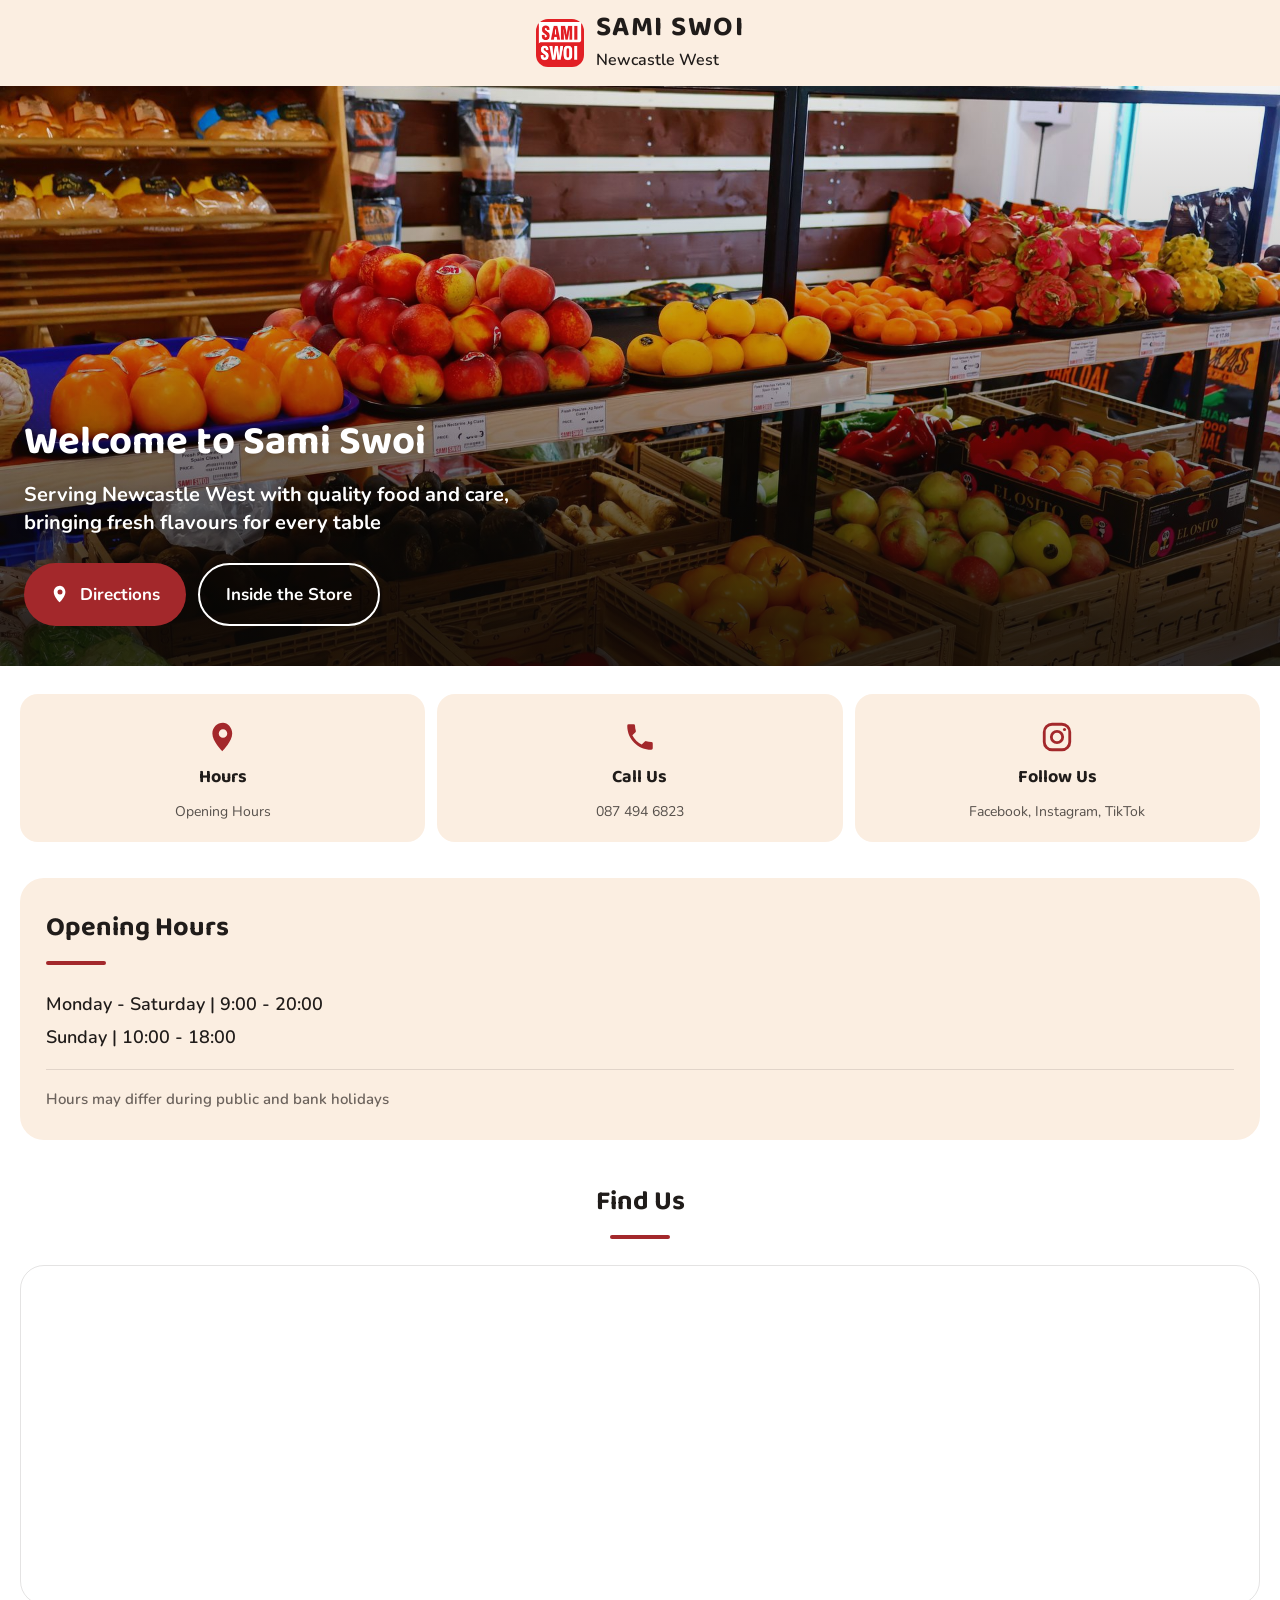
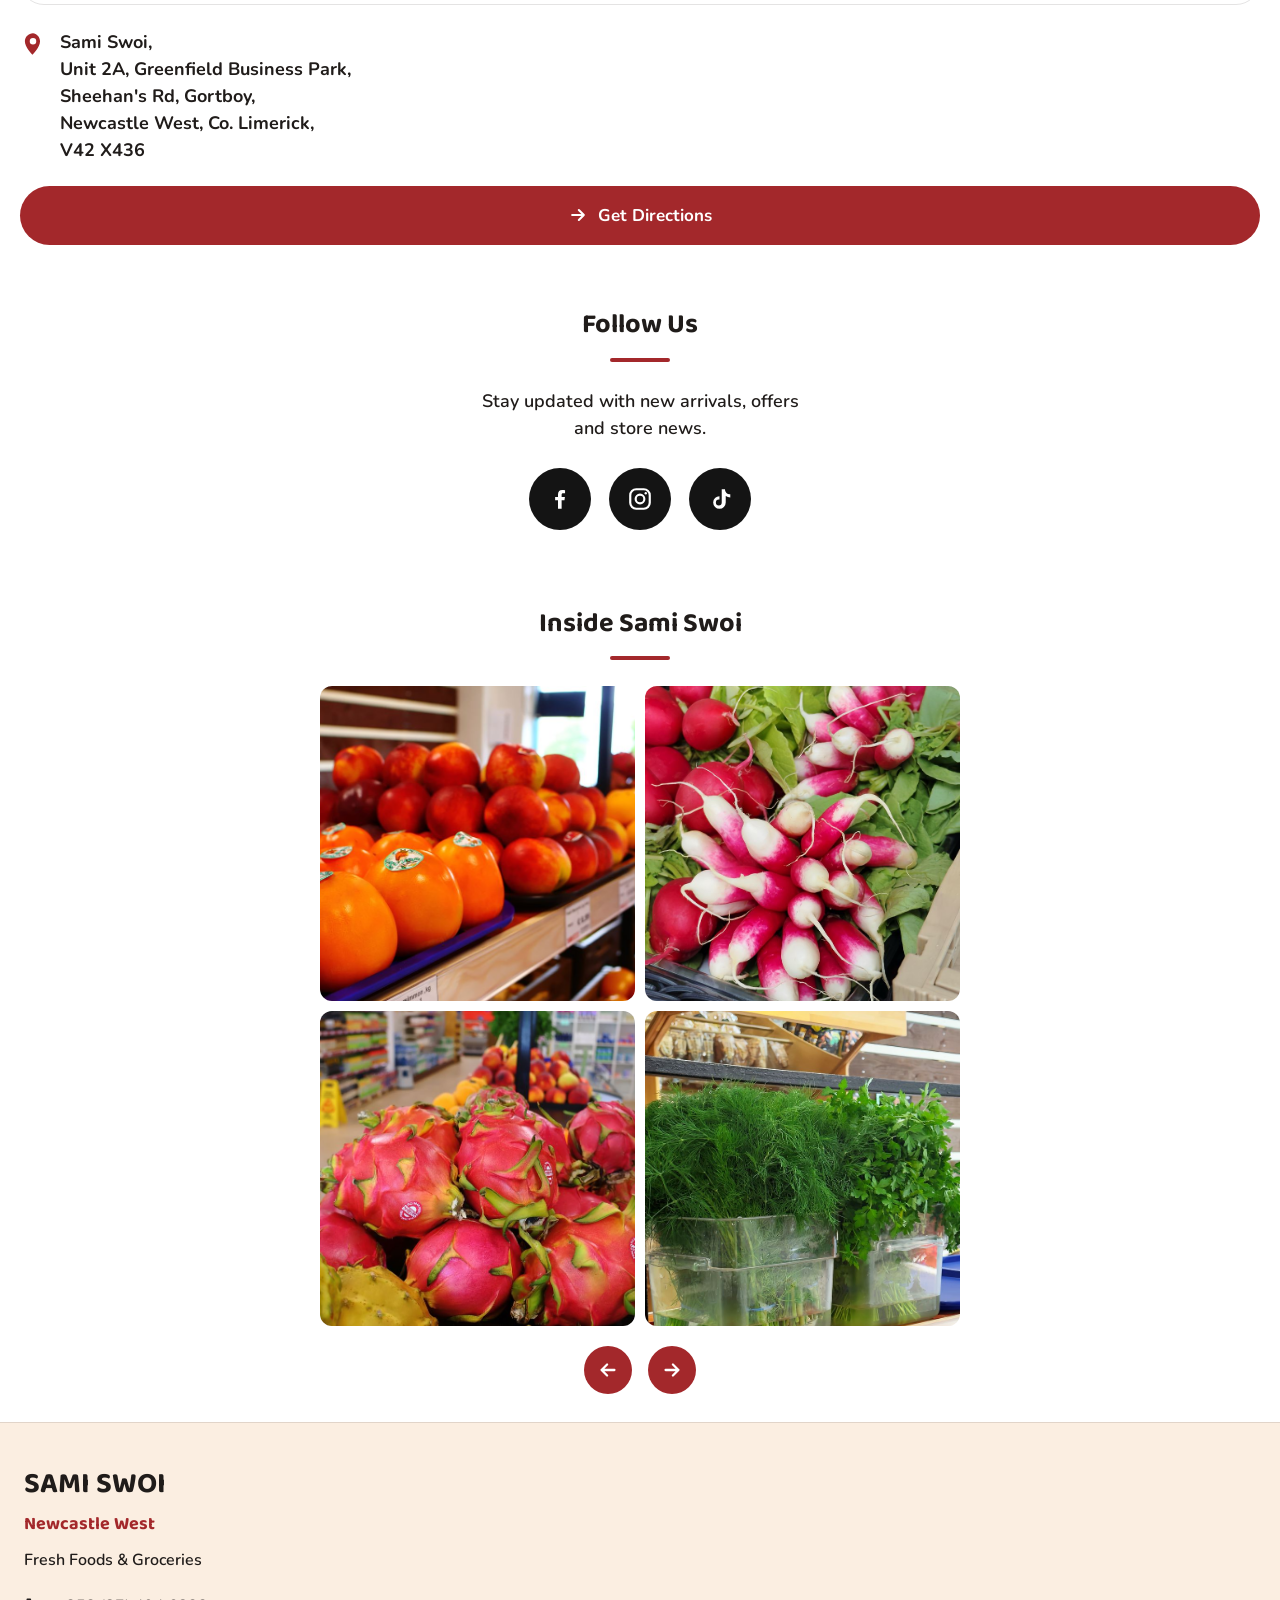
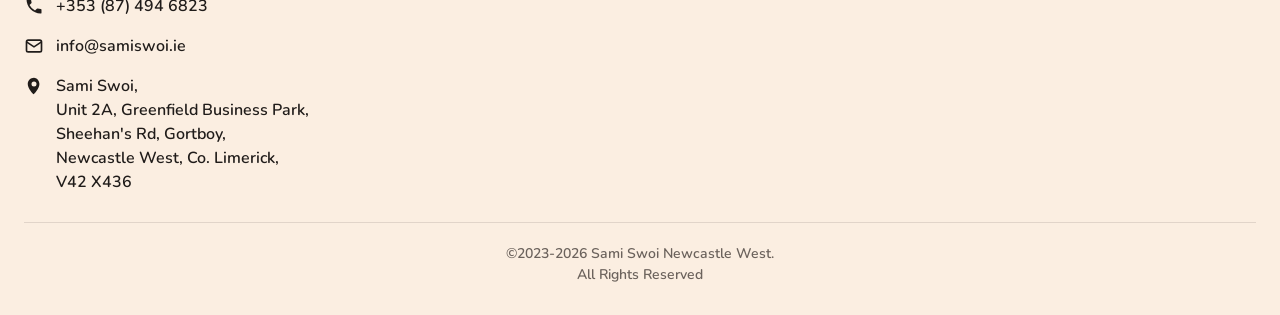
==== index.html @ f1f6650a "Carousel with left/right controls" ====
<!DOCTYPE html>
<html lang="en">

<head>
  <meta charset="UTF-8" />
  <meta name="viewport" content="width=device-width, initial-scale=1.0" />
  <title>Sami Swoi | Newcastle West</title>
  <meta name="format-detection" content="telephone=no" />
  <link rel="icon" href="favicon.ico" />
  <link rel="preconnect" href="https://fonts.googleapis.com" />
  <link rel="preconnect" href="https://fonts.gstatic.com" crossorigin />
  <link
    href="https://fonts.googleapis.com/css2?family=Baloo+2:wght@500;600;700;800&family=Nunito:wght@400;600;700;800&display=swap"
    rel="stylesheet" />
  <link rel="stylesheet" href="styles.css" />
  <script src="scripts.js" defer></script>
</head>

<body>
  <div class="page" id="top">

    <header class="site-header">
      <div class="logo-block">
        <img src="static/images/logo.png" alt="" class="logo-icon" width="40" height="40" />
        <div class="logo-text">
          <div class="logo">SAMI SWOI</div>
          <div class="tagline">Newcastle West</div>
        </div>
      </div>
    </header>

    <section class="hero">
      <div class="hero-content">
        <h1>Welcome to Sami Swoi</h1>
        <p>Serving Newcastle West with quality food and care, bringing fresh flavours for every table</p>
        <div class="hero-buttons">
          <a href="#map" class="btn btn-primary">
            <svg viewBox="0 0 24 24" fill="currentColor">
            <path
              d="M12 2C7.86 2 4.5 5.36 4.5 9.5c0 5.5 6.5 12 7 12.5.5-.5 7-7 7-12.5C18.5 5.36 15.14 2 12 2zm0 10.5a3 3 0 110-6 3 3 0 010 6z" />
          </svg>
            Directions
          </a>
          <a href="#inside-the-store" class="btn btn-outline">Inside the Store</a>
        </div>
      </div>
    </section>

    <section class="quick-info">
      <a href="#hours" class="info-card">
        <span class="info-icon"><svg viewBox="0 0 24 24" fill="currentColor">
            <path
              d="M12 2C7.86 2 4.5 5.36 4.5 9.5c0 5.5 6.5 12 7 12.5.5-.5 7-7 7-12.5C18.5 5.36 15.14 2 12 2zm0 10.5a3 3 0 110-6 3 3 0 010 6z" />
          </svg></span>
        <span class="info-label">Hours</span>
        <span class="info-sub">Opening Hours</span>
      </a>
      <div class="info-card">
        <a href="tel:+353874946823" class="info-card-tel">
          <span class="info-icon"><svg viewBox="0 0 24 24" fill="currentColor">
              <path
                d="M6.62 10.79a15.05 15.05 0 006.59 6.59l2.2-2.2a1 1 0 011.02-.24c1.12.37 2.33.57 3.57.57a1 1 0 011 1V20a1 1 0 01-1 1C10.61 21 3 13.39 3 4a1 1 0 011-1h3.5a1 1 0 011 1c0 1.24.2 2.45.57 3.57a1 1 0 01-.25 1.02l-2.2 2.2z" />
            </svg></span>
          <span class="info-label">Call Us</span>
        </a>
        <span class="info-sub">087 494 6823</span>
      </div>
      <a href="#social-media" class="info-card">
        <span class="info-icon"><svg viewBox="0 0 24 24" fill="none" stroke="currentColor" stroke-width="2">
            <rect x="3" y="3" width="18" height="18" rx="5.5" />
            <circle cx="12" cy="12" r="4" />
            <circle cx="17.3" cy="6.7" r="1.1" fill="currentColor" stroke="none" />
          </svg></span>
        <span class="info-label">Follow Us</span>
        <span class="info-sub">Facebook, Instagram, TikTok</span>
      </a>
    </section>

    <section class="opening-hours" id="hours">
      <div class="hours-card">
        <h2 class="section-heading left">Opening Hours</h2>
        <p>Monday - Saturday | 9:00 - 20:00</p>
        <p>Sunday | 10:00 - 18:00</p>
        <hr />
        <p class="muted">Hours may differ during public and bank holidays</p>
      </div>
    </section>

    <section class="find-us" id="map">
      <h2 class="section-heading">Find Us</h2>
      <div class="map-embed">
        <iframe
          src="https://www.google.com/maps/embed?pb=!1m14!1m8!1m3!1d4863.294888097653!2d-9.05238!3d52.449301!3m2!1i1024!2i768!4f13.1!3m3!1m2!1s0x485b318d85bb00df%3A0xbb4847e2647f6476!2sSAMI%20SWOI%20Newcastle%20West!5e0!3m2!1sen!2sus!4v1785746607807!5m2!1sen!2sus"
          loading="lazy" referrerpolicy="no-referrer-when-downgrade" title="Map showing Sami Swoi location">
        </iframe>
      </div>
      <div class="address-block">
        <svg class="pin-icon" viewBox="0 0 24 24" fill="currentColor">
          <path
            d="M12 2C7.86 2 4.5 5.36 4.5 9.5c0 5.5 6.5 12 7 12.5.5-.5 7-7 7-12.5C18.5 5.36 15.14 2 12 2zm0 10.5a3 3 0 110-6 3 3 0 010 6z" />
        </svg>
        <p>Sami Swoi,<br />Unit 2A, Greenfield Business Park,<br />Sheehan's Rd, Gortboy,<br />Newcastle West, Co.
          Limerick,<br />V42 X436</p>
      </div>
      <a href="https://www.google.com/maps/dir/?api=1&destination=Unit+2A,+SAMI+SWOI+Newcastle+West,+Sheehan's+Rd,+Gortboy,+Newcastle+West,+Co.+Limerick,+V42+X436"
        target="_blank" rel="noopener" class="btn btn-primary btn-full">
        <svg viewBox="0 0 24 24" fill="none" stroke="currentColor" stroke-width="2.5" stroke-linecap="round"
          stroke-linejoin="round">
          <path d="M5 12h14M13 6l6 6-6 6" />
        </svg>
        Get Directions
      </a>
    </section>

    <section class="follow-us" id="social-media">
      <h2 class="section-heading">Follow Us</h2>
      <p class="sub">Stay updated with new arrivals, offers and store news.</p>
      <div class="social-row">
        <a href="https://www.facebook.com/people/Sami-Swoi/pfbid02LhVeNh3Zhd5ELFD17nQKPX2Lpx3Z6w9bepP1s5wPyCRjrV6WiodmXbZF6c1RVofil/" target="_blank" rel="noopener" class="social-icon" aria-label="Facebook">
          <svg viewBox="0 0 24 24" fill="currentColor">
            <path
              d="M13.5 21v-7.85h2.64l.4-3.06h-3.04v-1.96c0-.89.25-1.49 1.53-1.49h1.63V3.98C15.94 3.87 15.02 3.8 13.94 3.8c-2.24 0-3.78 1.37-3.78 3.87v2.42H7.5v3.06h2.66V21h3.34z" />
          </svg>
        </a>
        <a href="https://www.instagram.com/swoi561?utm_source=ig_web_button_share_sheet&igsh=ZDNlZDc0MzIxNw==" target="_blank" rel="noopener" class="social-icon" aria-label="Instagram">
          <svg viewBox="0 0 24 24" fill="none" stroke="currentColor" stroke-width="2">
            <rect x="3" y="3" width="18" height="18" rx="5.5" />
            <circle cx="12" cy="12" r="4" />
            <circle cx="17.3" cy="6.7" r="1.1" fill="currentColor" stroke="none" />
          </svg>
        </a>
        <a href="https://www.tiktok.com/@sami.swoi22?is_from_webapp=1&sender_device=pc" target="_blank" rel="noopener" class="social-icon" aria-label="TikTok">
          <svg viewBox="0 0 24 24" fill="currentColor">
            <path
              d="M16.6 3h-3v12.2a2.7 2.7 0 11-2.7-2.7c.2 0 .4 0 .6.05V9.4a5.8 5.8 0 105.8 5.8V9.3a7.3 7.3 0 004.2 1.3V7.6a4.3 4.3 0 01-4.9-4.6z" />
          </svg>
        </a>
      </div>
    </section>

    <section class="gallery" id="inside-the-store">
      <h2 class="section-heading">Inside Sami Swoi</h2>
      <div class="carousel">
        <div class="carousel-track" id="galleryTrack">
          <div class="carousel-page" aria-hidden="true">
            <img src="static/images/inside-the-store/img_0358.jpg" alt="" />
            <img src="static/images/inside-the-store/img_0359.jpg" alt="" />
            <img src="static/images/inside-the-store/img_0360.jpg" alt="" />
            <img src="static/images/inside-the-store/img_0353.jpg" alt="" />
          </div>
          <div class="carousel-page">
            <img src="static/images/inside-the-store/img_0287.jpg" alt="Inside Sami Swoi" />
            <img src="static/images/inside-the-store/img_0289.jpg" alt="Inside Sami Swoi" />
            <img src="static/images/inside-the-store/img_0290.jpg" alt="Inside Sami Swoi" />
            <img src="static/images/inside-the-store/img_0292.jpg" alt="Inside Sami Swoi" />
          </div>
          <div class="carousel-page">
            <img src="static/images/inside-the-store/img_0334.jpg" alt="Inside Sami Swoi" />
            <img src="static/images/inside-the-store/img_0335.jpg" alt="Inside Sami Swoi" />
            <img src="static/images/inside-the-store/img_0342.jpg" alt="Inside Sami Swoi" />
            <img src="static/images/inside-the-store/img_0343.jpg" alt="Inside Sami Swoi" />
          </div>
          <div class="carousel-page">
            <img src="static/images/inside-the-store/img_0345.jpg" alt="Inside Sami Swoi" />
            <img src="static/images/inside-the-store/img_0346.jpg" alt="Inside Sami Swoi" />
            <img src="static/images/inside-the-store/img_0347.jpg" alt="Inside Sami Swoi" />
            <img src="static/images/inside-the-store/img_0348.jpg" alt="Inside Sami Swoi" />
          </div>
          <div class="carousel-page">
            <img src="static/images/inside-the-store/img_0349.jpg" alt="Inside Sami Swoi" />
            <img src="static/images/inside-the-store/img_0350.jpg" alt="Inside Sami Swoi" />
            <img src="static/images/inside-the-store/img_0351.jpg" alt="Inside Sami Swoi" />
            <img src="static/images/inside-the-store/img_0352.jpg" alt="Inside Sami Swoi" />
          </div>
          <div class="carousel-page">
            <img src="static/images/inside-the-store/img_0354.jpg" alt="Inside Sami Swoi" />
            <img src="static/images/inside-the-store/img_0355.jpg" alt="Inside Sami Swoi" />
            <img src="static/images/inside-the-store/img_0356.jpg" alt="Inside Sami Swoi" />
            <img src="static/images/inside-the-store/img_0357.jpg" alt="Inside Sami Swoi" />
          </div>
          <div class="carousel-page">
            <img src="static/images/inside-the-store/img_0358.jpg" alt="Inside Sami Swoi" />
            <img src="static/images/inside-the-store/img_0359.jpg" alt="Inside Sami Swoi" />
            <img src="static/images/inside-the-store/img_0360.jpg" alt="Inside Sami Swoi" />
            <img src="static/images/inside-the-store/img_0353.jpg" alt="Inside Sami Swoi" />
          </div>
          <div class="carousel-page" aria-hidden="true">
            <img src="static/images/inside-the-store/img_0287.jpg" alt="" />
            <img src="static/images/inside-the-store/img_0289.jpg" alt="" />
            <img src="static/images/inside-the-store/img_0290.jpg" alt="" />
            <img src="static/images/inside-the-store/img_0292.jpg" alt="" />
          </div>
        </div>
      </div>
      <div class="carousel-controls">
        <button type="button" class="carousel-btn" id="galleryPrev" aria-label="Show previous photos" aria-controls="galleryTrack">
          <svg viewBox="0 0 24 24" fill="none" stroke="currentColor" stroke-width="2.5" stroke-linecap="round" stroke-linejoin="round">
            <path d="M19 12H5M11 18l-6-6 6-6" />
          </svg>
        </button>
        <button type="button" class="carousel-btn" id="galleryNext" aria-label="Show next photos" aria-controls="galleryTrack">
          <svg viewBox="0 0 24 24" fill="none" stroke="currentColor" stroke-width="2.5" stroke-linecap="round" stroke-linejoin="round">
            <path d="M5 12h14M13 6l6 6-6 6" />
          </svg>
        </button>
      </div>
    </section>

    <footer class="site-footer" id="contact">
      <div class="footer-brand">SAMI SWOI</div>
      <div class="footer-location">Newcastle West</div>
      <div class="footer-desc">Fresh Foods &amp; Groceries</div>
      <div class="footer-contact">
        <div class="contact-row">
          <svg viewBox="0 0 24 24" fill="currentColor">
            <path
              d="M6.62 10.79a15.05 15.05 0 006.59 6.59l2.2-2.2a1 1 0 011.02-.24c1.12.37 2.33.57 3.57.57a1 1 0 011 1V20a1 1 0 01-1 1C10.61 21 3 13.39 3 4a1 1 0 011-1h3.5a1 1 0 011 1c0 1.24.2 2.45.57 3.57a1 1 0 01-.25 1.02l-2.2 2.2z" />
          </svg>
          <a href="tel:+353874946823">+353 (87) 494 6823</a>
        </div>
        <div class="contact-row">
          <svg viewBox="0 0 24 24" fill="none" stroke="currentColor" stroke-width="2">
            <rect x="3" y="5" width="18" height="14" rx="2" />
            <path d="M3 7l9 6 9-6" />
          </svg>
          <a href="mailto:info@samiswoi.ie">info@samiswoi.ie</a>
        </div>
        <div class="contact-row">
          <svg viewBox="0 0 24 24" fill="currentColor">
            <path
              d="M12 2C7.86 2 4.5 5.36 4.5 9.5c0 5.5 6.5 12 7 12.5.5-.5 7-7 7-12.5C18.5 5.36 15.14 2 12 2zm0 10.5a3 3 0 110-6 3 3 0 010 6z" />
          </svg>
          <span>Sami Swoi,<br />Unit 2A, Greenfield Business Park,<br />Sheehan's Rd, Gortboy,<br />Newcastle West, Co.
            Limerick,<br />V42 X436</span>
        </div>
      </div>
      <hr />
      <p class="copyright">©2023-<span id="copyrightYear"></span> Sami Swoi Newcastle West.<br />All Rights Reserved</p>
    </footer>

  </div>

</body>

</html>
---- styles.css ----
:root {
  --cream: #fbeee1;
  --maroon: #a3282b;
  --maroon-dark: #862123;
  --ink: #201c1a;
  --ink-soft: #6b625c;
  --placeholder: #58524e;
  --white: #ffffff;
  --line: rgba(32, 28, 26, 0.12);
  --radius-lg: 24px;
  --radius-md: 18px;
  --radius-sm: 12px;
}

* {
  margin: 0;
  padding: 0;
  box-sizing: border-box;
}

html {
  scroll-behavior: smooth;
}

body {
  font-family: 'Nunito', sans-serif;
  color: var(--ink);
  background: #e9ded0;
  -webkit-font-smoothing: antialiased;
  font-size: 16px;
  line-height: 1.5;
}

h1,
h2,
.logo,
.footer-brand,
.product-name,
.info-label {
  font-family: 'Baloo 2', cursive;
}

a {
  color: inherit;
  text-decoration: none;
}

button {
  font-family: inherit;
  border: none;
  background: none;
  cursor: pointer;
}

a:focus-visible,
button:focus-visible {
  outline: 3px solid var(--maroon);
  outline-offset: 3px;
}

.page {
  margin: 0 auto;
  background: var(--white);
  overflow: hidden;
}

@media (max-width: 600px) {
  .page {
    box-shadow: 0 0 60px rgba(0, 0, 0, 0.12);
  }
}

/* ---------- Header ---------- */
.site-header {
  position: relative;
  background: var(--cream);
  display: flex;
  align-items: center;
  justify-content: center;
  padding: 14px 24px;
  z-index: 30;
}

.logo-block {
  display: flex;
  align-items: center;
  gap: 12px;
}

.logo-icon {
  width: 40px;
  height: 40px;
  flex-shrink: 0;
  border-radius: var(--radius-sm);
}

.logo-block .logo {
  font-size: 28px;
  font-weight: 700;
  letter-spacing: 1.5px;
  line-height: 1;
}

.logo-block .tagline {
  font-size: 16px;
  font-weight: 600;
  margin-top: 6px;
}

@media (min-width: 601px) {
  .logo-icon {
    width: 48px;
    height: 48px;
  }
}

/* ---------- Hero ---------- */
.hero {
  position: relative;
  min-height: 580px;
  display: flex;
  align-items: flex-end;
  background: url('static/images/main.jpeg') center / cover no-repeat;
  overflow: hidden;
}

.hero::after {
  content: "";
  position: absolute;
  inset: 0;
  background: linear-gradient(to top, rgba(10, 8, 6, 0.82) 8%, rgba(10, 8, 6, 0.25) 55%, rgba(10, 8, 6, 0.05) 100%);
}

.hero-content {
  position: relative;
  z-index: 2;
  padding: 32px 24px 40px;
  color: var(--white);
}

.hero-content h1 {
  font-size: 40px;
  font-weight: 700;
  line-height: 1.08;
  margin-bottom: 16px;
  text-shadow: 0 2px 12px rgba(0, 0, 0, 0.25);
}

.hero-content p {
  font-size: 20px;
  font-weight: 700;
  line-height: 1.4;
  margin-bottom: 26px;
  max-width: 520px;
  text-shadow: 0 1px 8px rgba(0, 0, 0, 0.2);
}

.hero-buttons {
  display: flex;
  flex-wrap: wrap;
  gap: 12px;
}

/* ---------- Buttons ---------- */
.btn {
  display: inline-flex;
  align-items: center;
  justify-content: center;
  gap: 10px;
  padding: 17px 26px;
  border-radius: 50px;
  font-weight: 700;
  font-size: 17px;
  transition: transform 0.15s ease, background 0.15s ease, box-shadow 0.15s ease;
}

.btn svg {
  width: 20px;
  height: 20px;
  flex-shrink: 0;
}

.btn-primary {
  background: var(--maroon);
  color: var(--white);
}

.btn-primary:hover {
  background: var(--maroon-dark);
  transform: translateY(-2px);
  box-shadow: 0 10px 20px rgba(163, 40, 43, 0.3);
}

.btn-outline {
  background: rgba(0, 0, 0, 0.18);
  border: 2px solid var(--white);
  color: var(--white);
}

.btn-outline:hover {
  background: rgba(255, 255, 255, 0.15);
  transform: translateY(-2px);
}

.btn-full {
  width: 100%;
}

/* ---------- Quick info cards ---------- */
.quick-info {
  display: grid;
  grid-template-columns: repeat(3, 1fr);
  gap: 12px;
  padding: 28px 20px 8px;
}

.info-card {
  background: var(--cream);
  border-radius: var(--radius-md);
  padding: 26px 8px 20px;
  text-align: center;
  display: flex;
  flex-direction: column;
  align-items: center;
  gap: 10px;
  transition: transform 0.2s ease, box-shadow 0.2s ease;
}

.info-card:hover {
  transform: translateY(-4px);
  box-shadow: 0 10px 24px rgba(0, 0, 0, 0.08);
}

.info-card-tel {
  display: flex;
  flex-direction: column;
  align-items: center;
  gap: 10px;
}

.info-icon {
  color: var(--maroon);
  width: 34px;
  height: 34px;
}

.info-icon svg {
  width: 100%;
  height: 100%;
}

.info-label {
  font-size: 18px;
  font-weight: 700;
}

.info-sub {
  font-size: 14px;
  opacity: 0.75;
  word-break: break-word;
}

/* ---------- Section heading ---------- */
.section-heading {
  font-size: 27px;
  font-weight: 700;
  text-align: center;
  position: relative;
  padding-bottom: 16px;
  margin-bottom: 26px;
}

.section-heading::after {
  content: "";
  position: absolute;
  bottom: 0;
  left: 50%;
  transform: translateX(-50%);
  width: 60px;
  height: 4px;
  border-radius: 2px;
  background: var(--maroon);
}

.section-heading.left {
  text-align: left;
}

.section-heading.left::after {
  left: 0;
  transform: none;
}

/* ---------- Best sellers ---------- */
.best-sellers {
  padding: 34px 0 8px;
}

.best-sellers .section-heading {
  padding: 0 20px;
}

.scroll-row {
  display: flex;
  gap: 16px;
  overflow-x: auto;
  padding: 4px 20px 14px;
  scroll-snap-type: x proximity;
}

.scroll-row::-webkit-scrollbar {
  height: 6px;
}

.scroll-row::-webkit-scrollbar-thumb {
  background: var(--line);
  border-radius: 3px;
}

.product-card {
  flex: 0 0 148px;
  scroll-snap-align: start;
}

.product-card .placeholder-img {
  width: 148px;
  height: 148px;
  margin-bottom: 12px;
}

.product-name {
  font-size: 18px;
  font-weight: 700;
  margin-bottom: 2px;
}

.product-sub {
  font-size: 14px;
  color: var(--ink-soft);
  line-height: 1.35;
}

.placeholder-img {
  background-color: var(--placeholder);
  background-image:
    linear-gradient(to top right, transparent calc(50% - 1px), rgba(255, 255, 255, 0.55) calc(50% - 1px), rgba(255, 255, 255, 0.55) calc(50% + 1px), transparent calc(50% + 1px)),
    linear-gradient(to top left, transparent calc(50% - 1px), rgba(255, 255, 255, 0.55) calc(50% - 1px), rgba(255, 255, 255, 0.55) calc(50% + 1px), transparent calc(50% + 1px));
  border-radius: var(--radius-sm);
  transition: transform 0.2s ease;
}

.product-card:hover .placeholder-img {
  transform: scale(1.04);
}

/* ---------- Opening hours ---------- */
.opening-hours {
  padding: 28px 20px 8px;
}

.hours-card {
  background: var(--cream);
  border-radius: var(--radius-lg);
  padding: 30px 26px;
}

.hours-card p {
  font-size: 18px;
  font-weight: 600;
  margin-bottom: 6px;
}

.hours-card hr {
  border: none;
  border-top: 1px solid var(--line);
  margin: 18px 0;
}

.hours-card .muted {
  font-size: 15px;
  font-weight: 600;
  color: var(--ink-soft);
  margin-bottom: 0;
}

/* ---------- Gallery ---------- */
.gallery {
  padding: 34px 20px 8px;
}

.carousel {
  overflow: hidden;
}

@media (min-width: 601px) {
  .carousel {
    max-width: 640px;
    margin: 0 auto;
  }
}

.carousel-track {
  display: flex;
  transition: transform 0.5s ease;
}

.carousel-page {
  flex: 0 0 100%;
  display: grid;
  grid-template-columns: repeat(2, 1fr);
  grid-template-rows: repeat(2, 1fr);
  gap: 10px;
}

.carousel-page img {
  width: 100%;
  aspect-ratio: 1 / 1;
  object-fit: cover;
  display: block;
  border-radius: var(--radius-sm);
  transition: transform 0.2s ease;
}

.carousel-page img:hover {
  transform: scale(1.04);
}

.carousel-controls {
  display: flex;
  justify-content: center;
  gap: 16px;
  margin-top: 20px;
}

.carousel-btn {
  width: 48px;
  height: 48px;
  border-radius: 50%;
  background: var(--maroon);
  color: var(--white);
  display: flex;
  align-items: center;
  justify-content: center;
  transition: background 0.15s ease, transform 0.15s ease;
}

.carousel-btn:hover {
  background: var(--maroon-dark);
  transform: translateY(-2px);
}

.carousel-btn svg {
  width: 22px;
  height: 22px;
}

/* ---------- Find us ---------- */
.find-us {
  padding: 34px 20px 8px;
}

.map-embed {
  border-radius: var(--radius-lg);
  overflow: hidden;
  height: 340px;
  margin-bottom: 24px;
  border: 1px solid var(--line);
}

.map-embed iframe {
  width: 100%;
  height: 100%;
  border: 0;
  display: block;
}

.address-block {
  display: flex;
  gap: 14px;
  align-items: flex-start;
  margin-bottom: 22px;
}

.address-block .pin-icon {
  width: 26px;
  height: 26px;
  color: var(--maroon);
  flex-shrink: 0;
  margin-top: 2px;
}

.address-block p {
  font-size: 18px;
  font-weight: 700;
  line-height: 1.5;
}

/* ---------- Follow us ---------- */
.follow-us {
  padding: 32px 20px 40px;
  margin-top: 20px;
  text-align: center;
}

.follow-us .sub {
  font-size: 18px;
  font-weight: 600;
  max-width: 320px;
  margin: 0 auto 26px;
}

.social-row {
  display: flex;
  justify-content: center;
  gap: 18px;
}

.social-icon {
  width: 62px;
  height: 62px;
  border-radius: 50%;
  background: #141414;
  color: var(--white);
  display: flex;
  align-items: center;
  justify-content: center;
  transition: transform 0.2s ease;
}

.social-icon svg {
  width: 26px;
  height: 26px;
}

.social-icon:hover {
  transform: translateY(-4px);
}

/* ---------- Footer ---------- */
.site-footer {
  background: var(--cream);
  padding: 40px 24px 30px;
  margin-top: 20px;
  border-top: 1px solid var(--line);
}

.footer-brand {
  font-size: 29px;
  font-weight: 700;
}

.footer-location {
  font-size: 18px;
  font-weight: 700;
  color: var(--maroon);
  margin-top: 4px;
  font-family: 'Baloo 2', cursive;
}

.footer-desc {
  font-size: 16px;
  font-weight: 600;
  margin-top: 10px;
}

.footer-contact {
  margin-top: 22px;
  display: flex;
  flex-direction: column;
  gap: 16px;
}

.contact-row {
  display: flex;
  align-items: flex-start;
  gap: 12px;
  font-size: 16px;
  font-weight: 600;
}

.contact-row svg {
  width: 20px;
  height: 20px;
  flex-shrink: 0;
  margin-top: 2px;
}

.contact-row a {
  word-break: break-word;
}

.site-footer hr {
  border: none;
  border-top: 1px solid var(--line);
  margin: 28px 0 20px;
}

.copyright {
  text-align: center;
  font-size: 14px;
  font-weight: 600;
  color: var(--ink-soft);
  line-height: 1.5;
}

@media (prefers-reduced-motion: reduce) {
  html {
    scroll-behavior: auto;
  }

  * {
    transition-duration: 0.01ms !important;
    animation-duration: 0.01ms !important;
  }
}
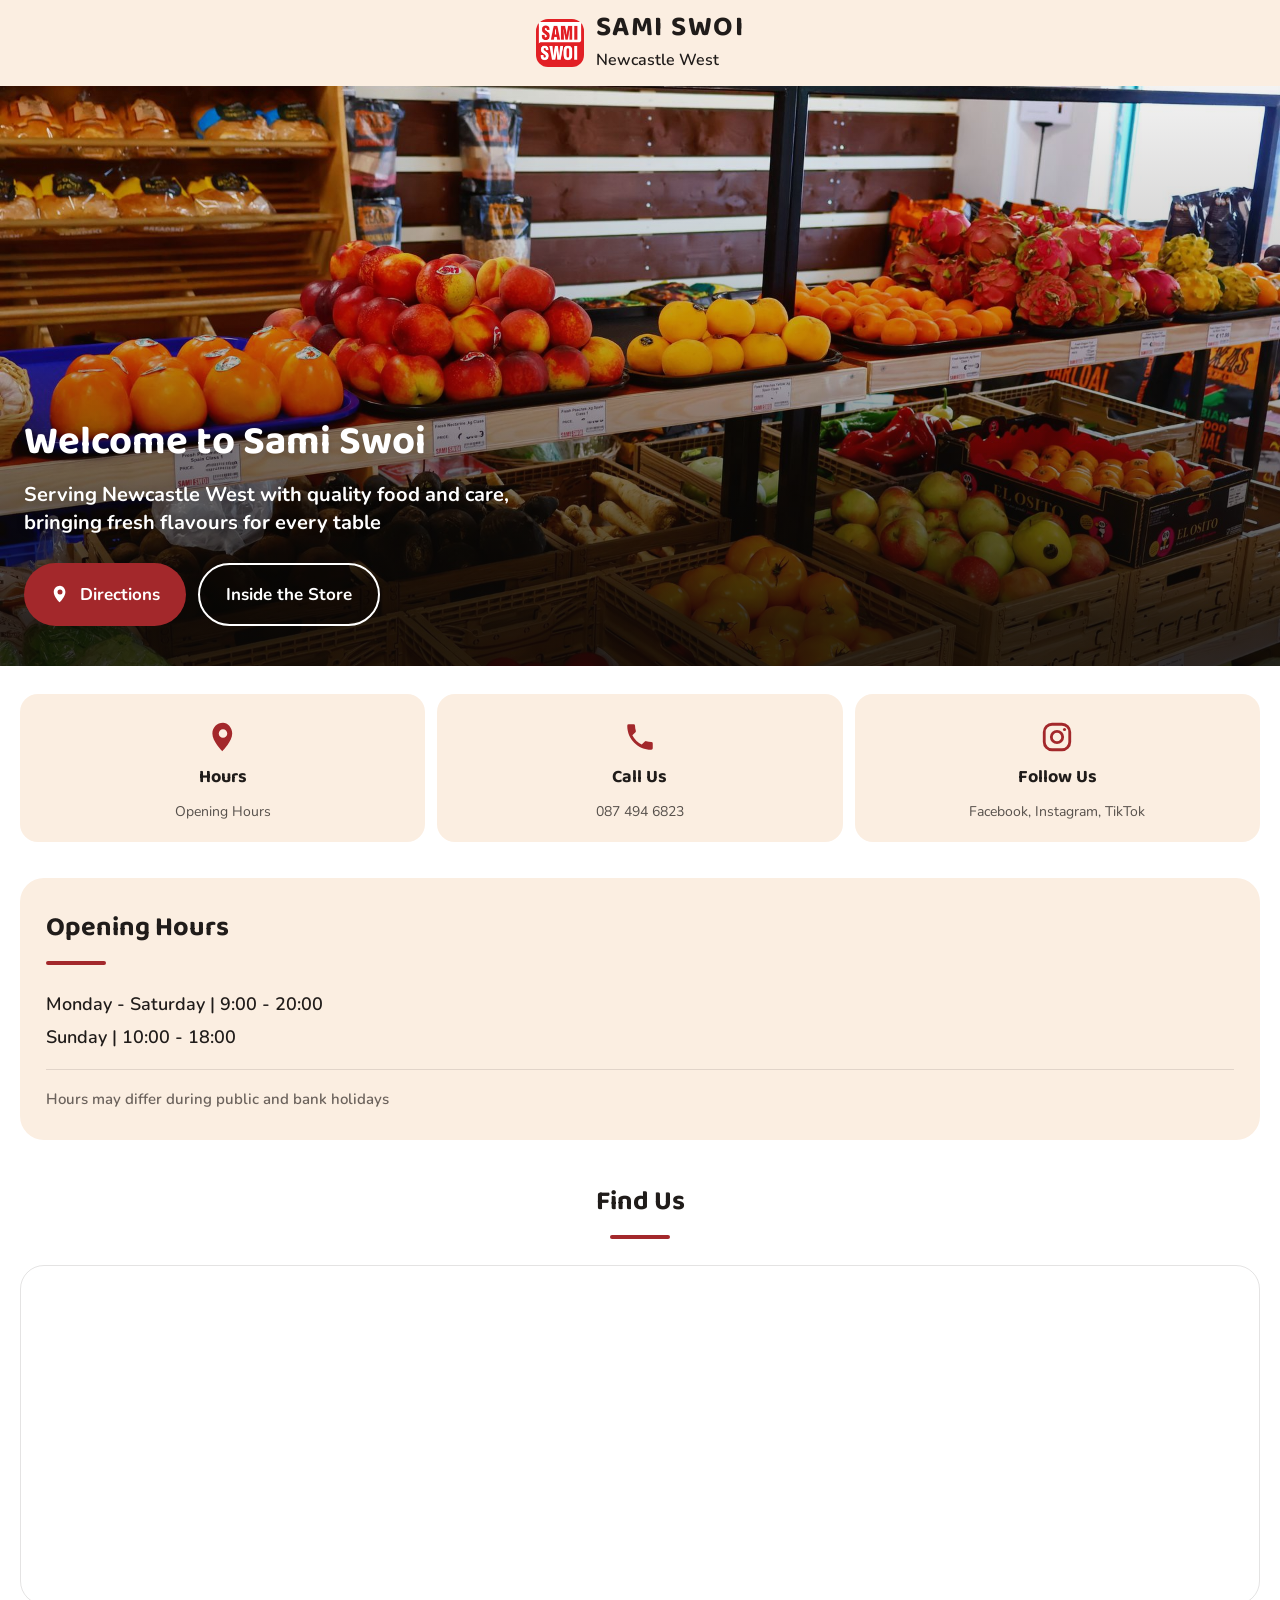
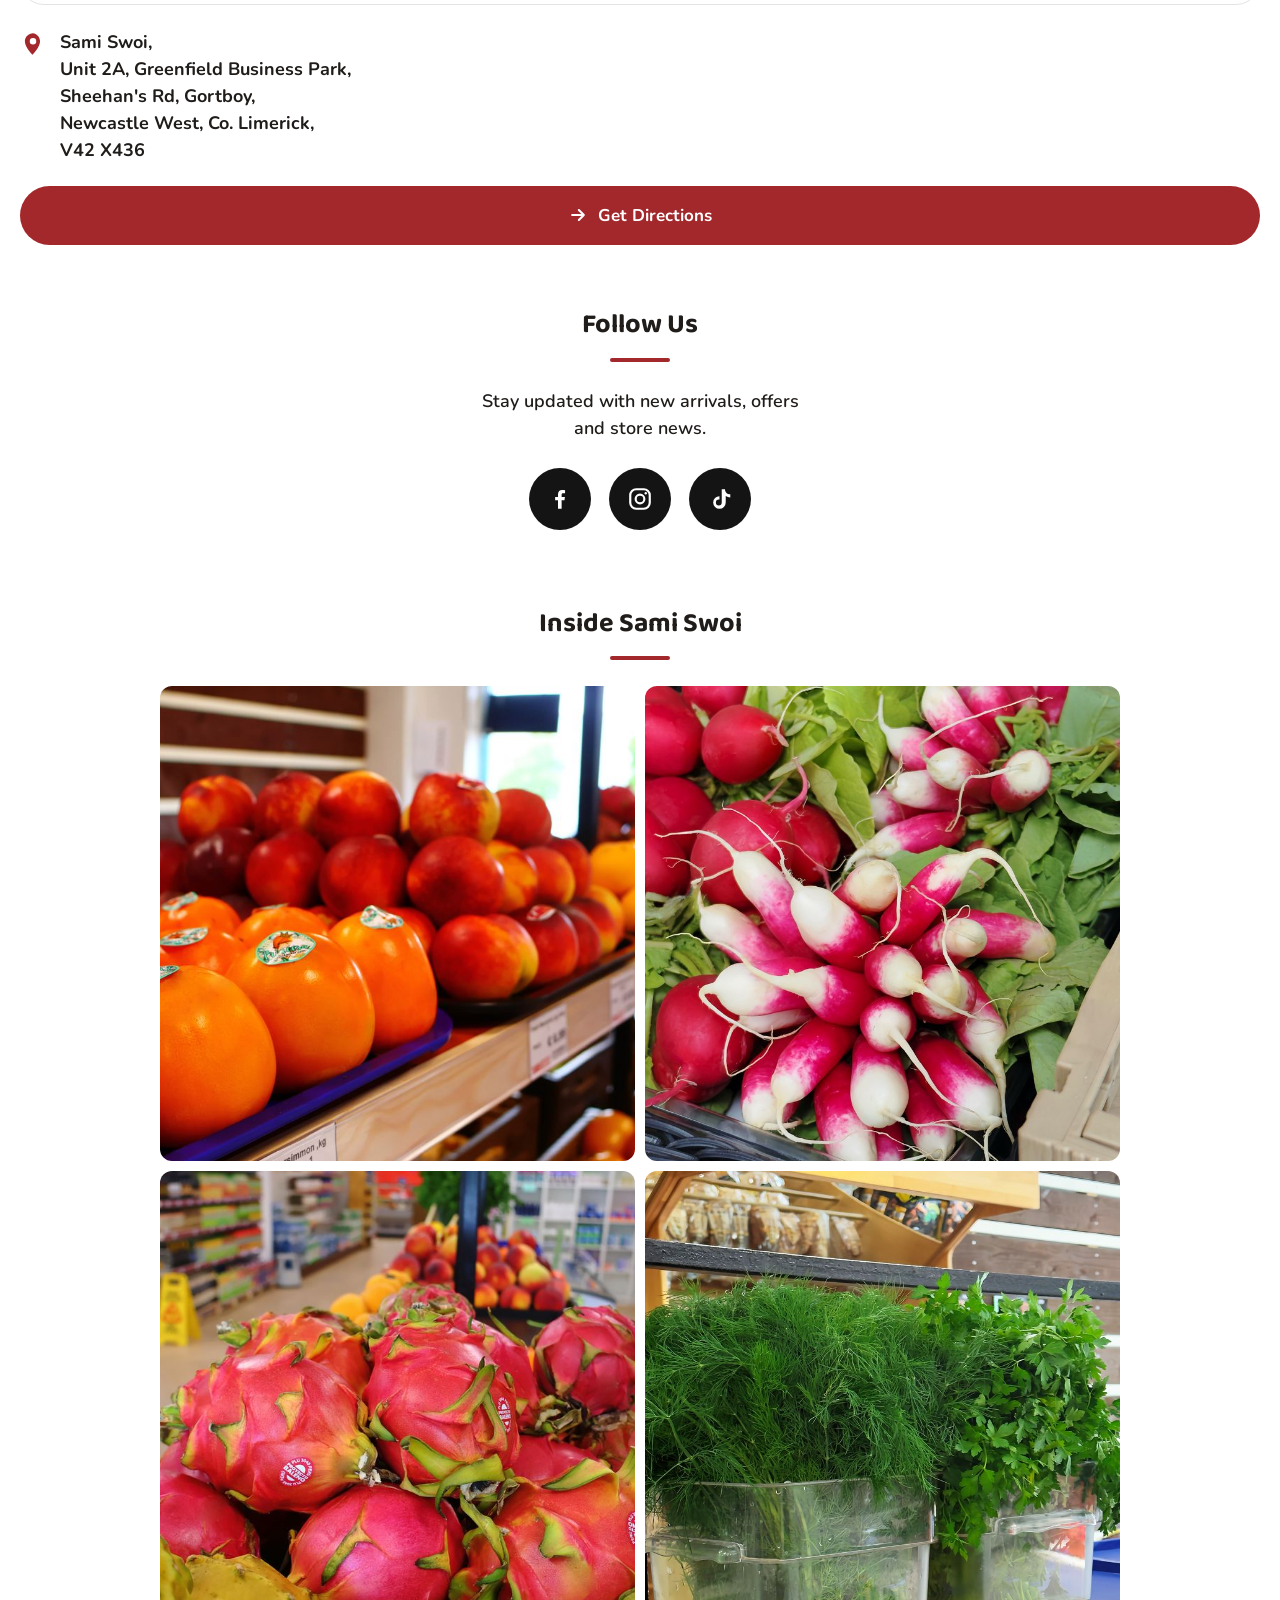
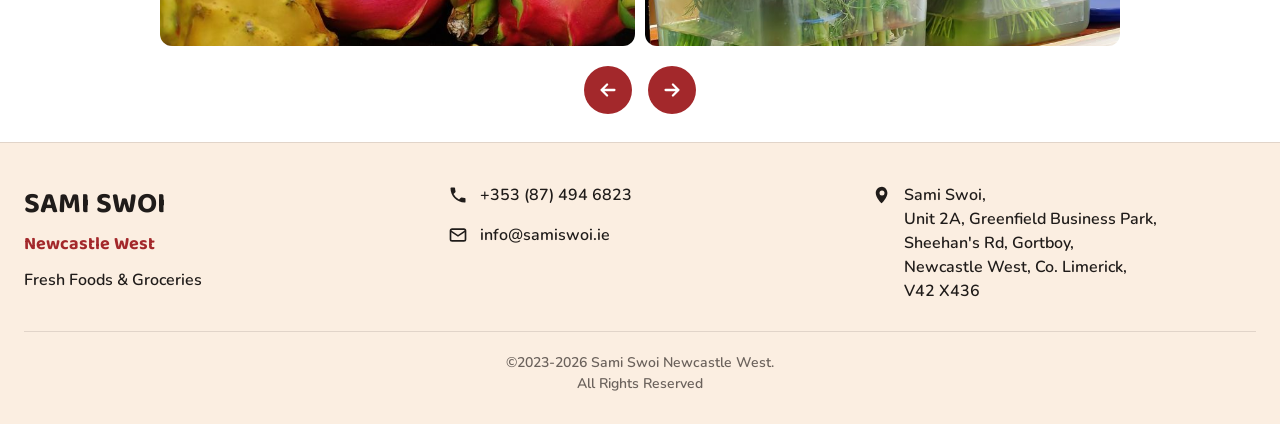
==== commit ccb6c517: "Horizontally display the footer" ====
--- a/index.html
+++ b/index.html
@@ -207,31 +207,37 @@
     </section>
 
     <footer class="site-footer" id="contact">
-      <div class="footer-brand">SAMI SWOI</div>
-      <div class="footer-location">Newcastle West</div>
-      <div class="footer-desc">Fresh Foods &amp; Groceries</div>
-      <div class="footer-contact">
-        <div class="contact-row">
-          <svg viewBox="0 0 24 24" fill="currentColor">
-            <path
-              d="M6.62 10.79a15.05 15.05 0 006.59 6.59l2.2-2.2a1 1 0 011.02-.24c1.12.37 2.33.57 3.57.57a1 1 0 011 1V20a1 1 0 01-1 1C10.61 21 3 13.39 3 4a1 1 0 011-1h3.5a1 1 0 011 1c0 1.24.2 2.45.57 3.57a1 1 0 01-.25 1.02l-2.2 2.2z" />
-          </svg>
-          <a href="tel:+353874946823">+353 (87) 494 6823</a>
-        </div>
-        <div class="contact-row">
-          <svg viewBox="0 0 24 24" fill="none" stroke="currentColor" stroke-width="2">
-            <rect x="3" y="5" width="18" height="14" rx="2" />
-            <path d="M3 7l9 6 9-6" />
-          </svg>
-          <a href="mailto:info@samiswoi.ie">info@samiswoi.ie</a>
-        </div>
-        <div class="contact-row">
-          <svg viewBox="0 0 24 24" fill="currentColor">
-            <path
-              d="M12 2C7.86 2 4.5 5.36 4.5 9.5c0 5.5 6.5 12 7 12.5.5-.5 7-7 7-12.5C18.5 5.36 15.14 2 12 2zm0 10.5a3 3 0 110-6 3 3 0 010 6z" />
-          </svg>
-          <span>Sami Swoi,<br />Unit 2A, Greenfield Business Park,<br />Sheehan's Rd, Gortboy,<br />Newcastle West, Co.
-            Limerick,<br />V42 X436</span>
+      <div class="footer-columns">
+        <div class="footer-about">
+          <div class="footer-brand">SAMI SWOI</div>
+          <div class="footer-location">Newcastle West</div>
+          <div class="footer-desc">Fresh Foods &amp; Groceries</div>
+        </div>
+        <div class="footer-contact">
+          <div class="contact-row">
+            <svg viewBox="0 0 24 24" fill="currentColor">
+              <path
+                d="M6.62 10.79a15.05 15.05 0 006.59 6.59l2.2-2.2a1 1 0 011.02-.24c1.12.37 2.33.57 3.57.57a1 1 0 011 1V20a1 1 0 01-1 1C10.61 21 3 13.39 3 4a1 1 0 011-1h3.5a1 1 0 011 1c0 1.24.2 2.45.57 3.57a1 1 0 01-.25 1.02l-2.2 2.2z" />
+            </svg>
+            <a href="tel:+353874946823">+353 (87) 494 6823</a>
+          </div>
+          <div class="contact-row">
+            <svg viewBox="0 0 24 24" fill="none" stroke="currentColor" stroke-width="2">
+              <rect x="3" y="5" width="18" height="14" rx="2" />
+              <path d="M3 7l9 6 9-6" />
+            </svg>
+            <a href="mailto:info@samiswoi.ie">info@samiswoi.ie</a>
+          </div>
+        </div>
+        <div class="footer-address">
+          <div class="contact-row">
+            <svg viewBox="0 0 24 24" fill="currentColor">
+              <path
+                d="M12 2C7.86 2 4.5 5.36 4.5 9.5c0 5.5 6.5 12 7 12.5.5-.5 7-7 7-12.5C18.5 5.36 15.14 2 12 2zm0 10.5a3 3 0 110-6 3 3 0 010 6z" />
+            </svg>
+            <span>Sami Swoi,<br />Unit 2A, Greenfield Business Park,<br />Sheehan's Rd, Gortboy,<br />Newcastle West,
+              Co. Limerick,<br />V42 X436</span>
+          </div>
         </div>
       </div>
       <hr />
--- a/styles.css
+++ b/styles.css
@@ -394,7 +394,7 @@
 
 @media (min-width: 601px) {
   .carousel {
-    max-width: 640px;
+    max-width: 960px;
     margin: 0 auto;
   }
 }
@@ -544,6 +544,12 @@
   border-top: 1px solid var(--line);
 }
 
+.footer-columns {
+  display: flex;
+  flex-direction: column;
+  gap: 22px;
+}
+
 .footer-brand {
   font-size: 29px;
   font-weight: 700;
@@ -564,10 +570,29 @@
 }
 
 .footer-contact {
-  margin-top: 22px;
   display: flex;
   flex-direction: column;
   gap: 16px;
+}
+
+.footer-address {
+  display: flex;
+  flex-direction: column;
+}
+
+@media (min-width: 601px) {
+  .footer-columns {
+    flex-direction: row;
+    justify-content: space-between;
+    align-items: flex-start;
+    gap: 40px;
+  }
+
+  .footer-about,
+  .footer-contact,
+  .footer-address {
+    flex: 1;
+  }
 }
 
 .contact-row {
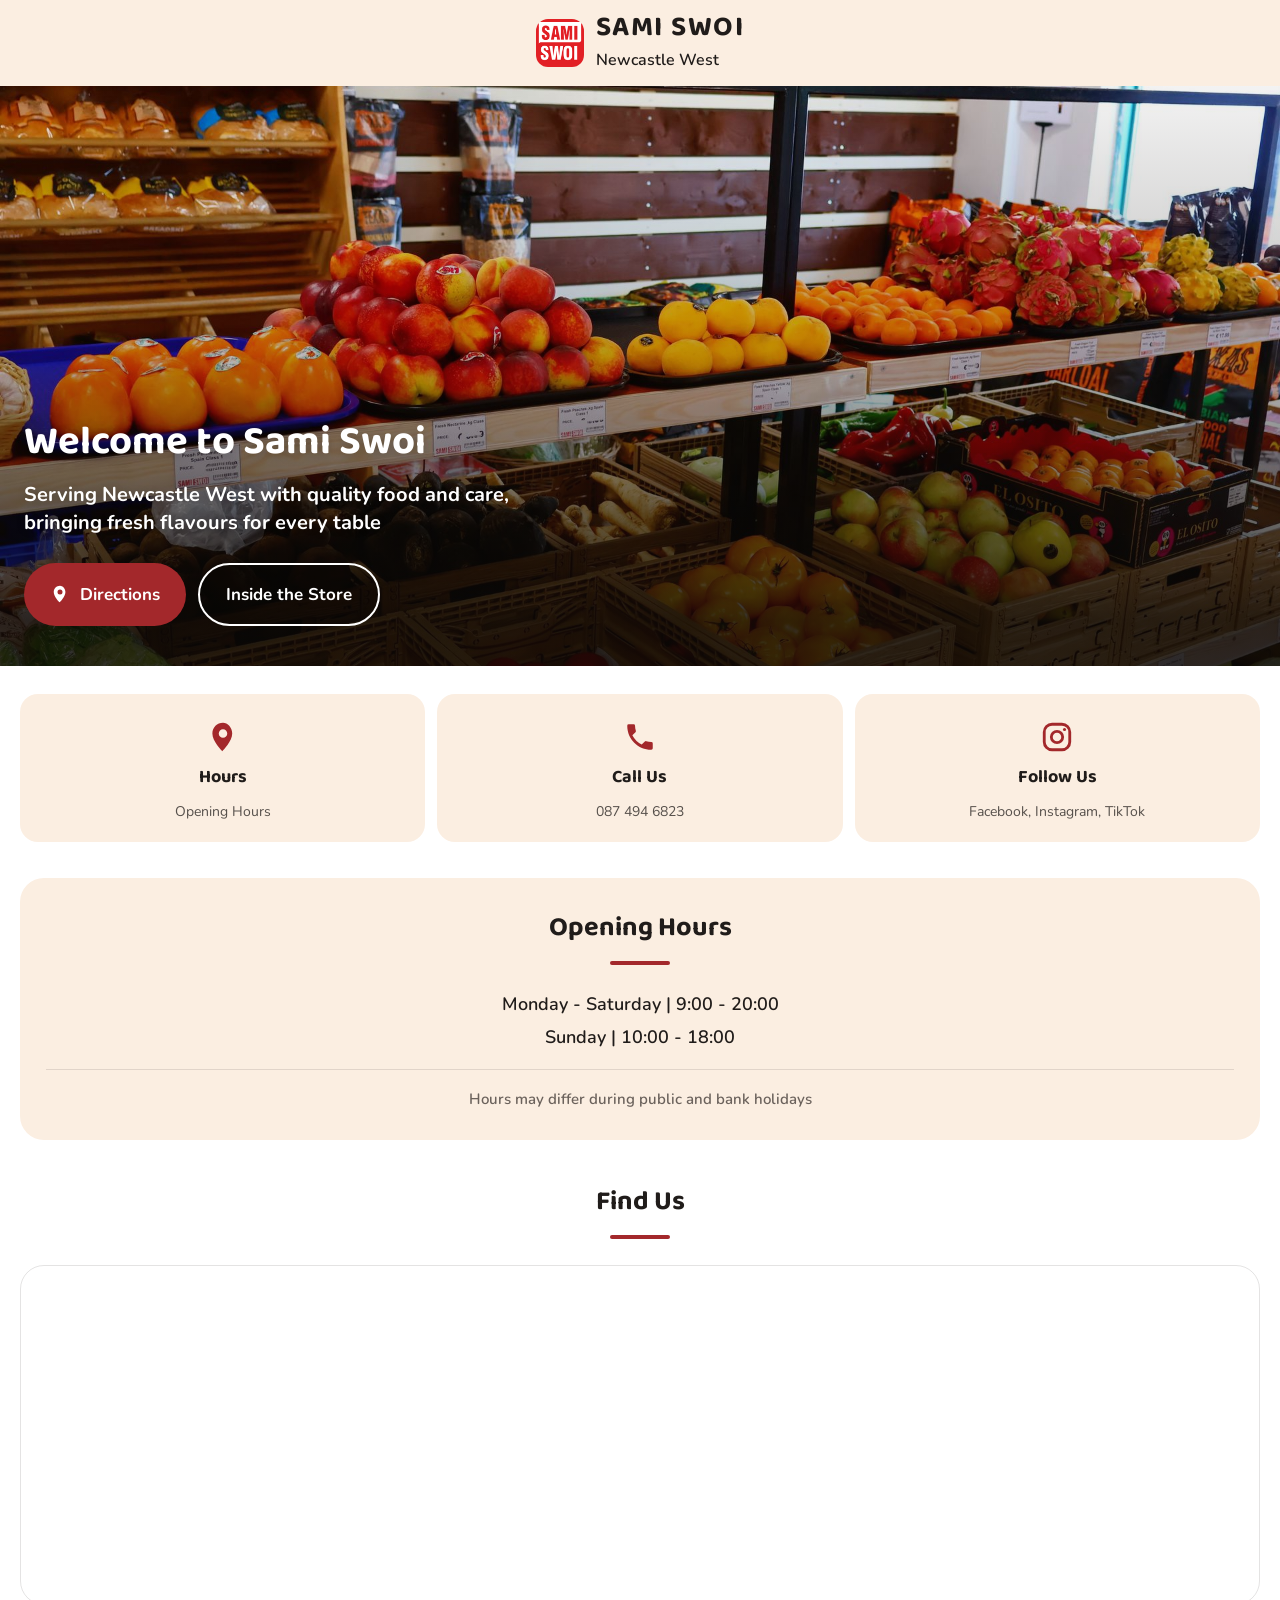
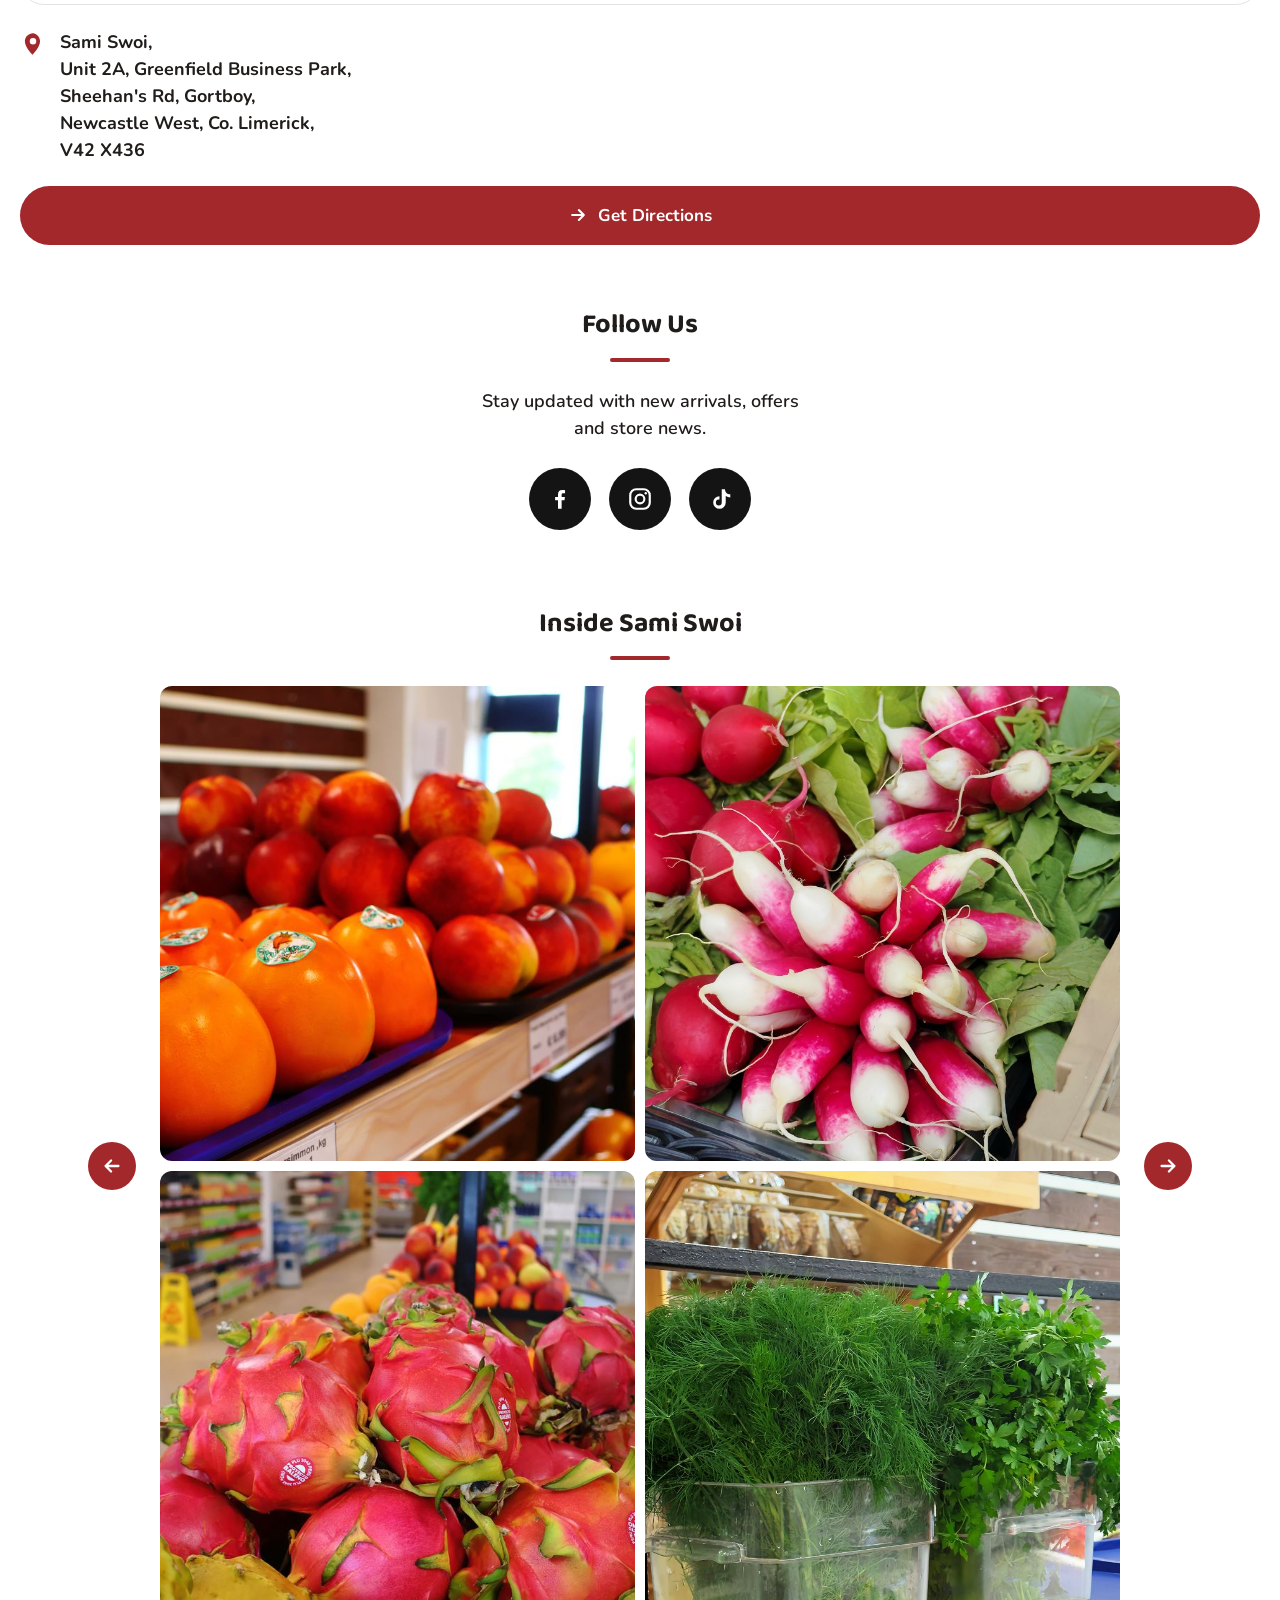
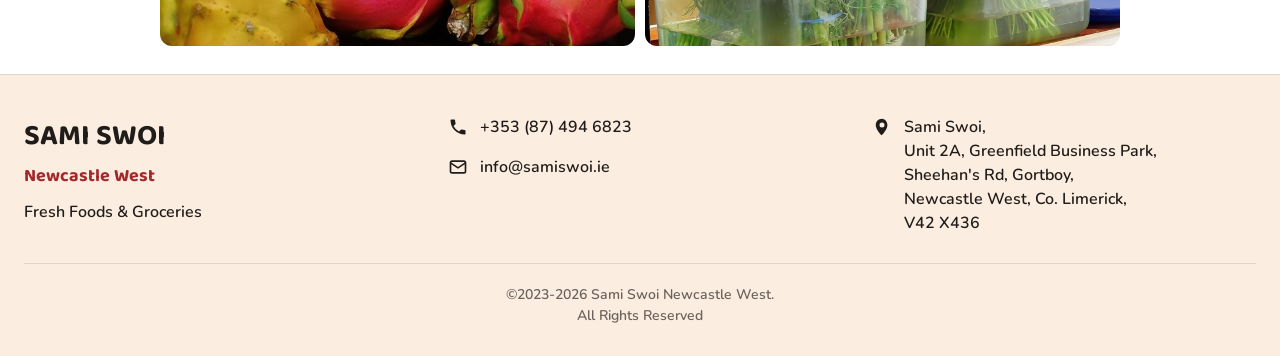
==== commit 02ec0556: "Carousel buttons on left/right on PC; center opening hours" ====
--- a/index.html
+++ b/index.html
@@ -78,7 +78,7 @@
 
     <section class="opening-hours" id="hours">
       <div class="hours-card">
-        <h2 class="section-heading left">Opening Hours</h2>
+        <h2 class="section-heading">Opening Hours</h2>
         <p>Monday - Saturday | 9:00 - 20:00</p>
         <p>Sunday | 10:00 - 18:00</p>
         <hr />
@@ -140,6 +140,7 @@
 
     <section class="gallery" id="inside-the-store">
       <h2 class="section-heading">Inside Sami Swoi</h2>
+      <div class="carousel-wrap">
       <div class="carousel">
         <div class="carousel-track" id="galleryTrack">
           <div class="carousel-page" aria-hidden="true">
@@ -203,6 +204,7 @@
             <path d="M5 12h14M13 6l6 6-6 6" />
           </svg>
         </button>
+      </div>
       </div>
     </section>
 
--- a/styles.css
+++ b/styles.css
@@ -362,6 +362,7 @@
   background: var(--cream);
   border-radius: var(--radius-lg);
   padding: 30px 26px;
+  text-align: center;
 }
 
 .hours-card p {
@@ -432,6 +433,35 @@
   margin-top: 20px;
 }
 
+@media (min-width: 1100px) {
+  .carousel-wrap {
+    display: grid;
+    grid-template-columns: auto minmax(0, 960px) auto;
+    align-items: center;
+    justify-content: center;
+    gap: 24px;
+  }
+
+  .carousel-wrap .carousel {
+    grid-column: 2;
+    margin: 0;
+  }
+
+  .carousel-controls {
+    display: contents;
+  }
+
+  .carousel-controls #galleryPrev {
+    grid-column: 1;
+    grid-row: 1;
+  }
+
+  .carousel-controls #galleryNext {
+    grid-column: 3;
+    grid-row: 1;
+  }
+}
+
 .carousel-btn {
   width: 48px;
   height: 48px;
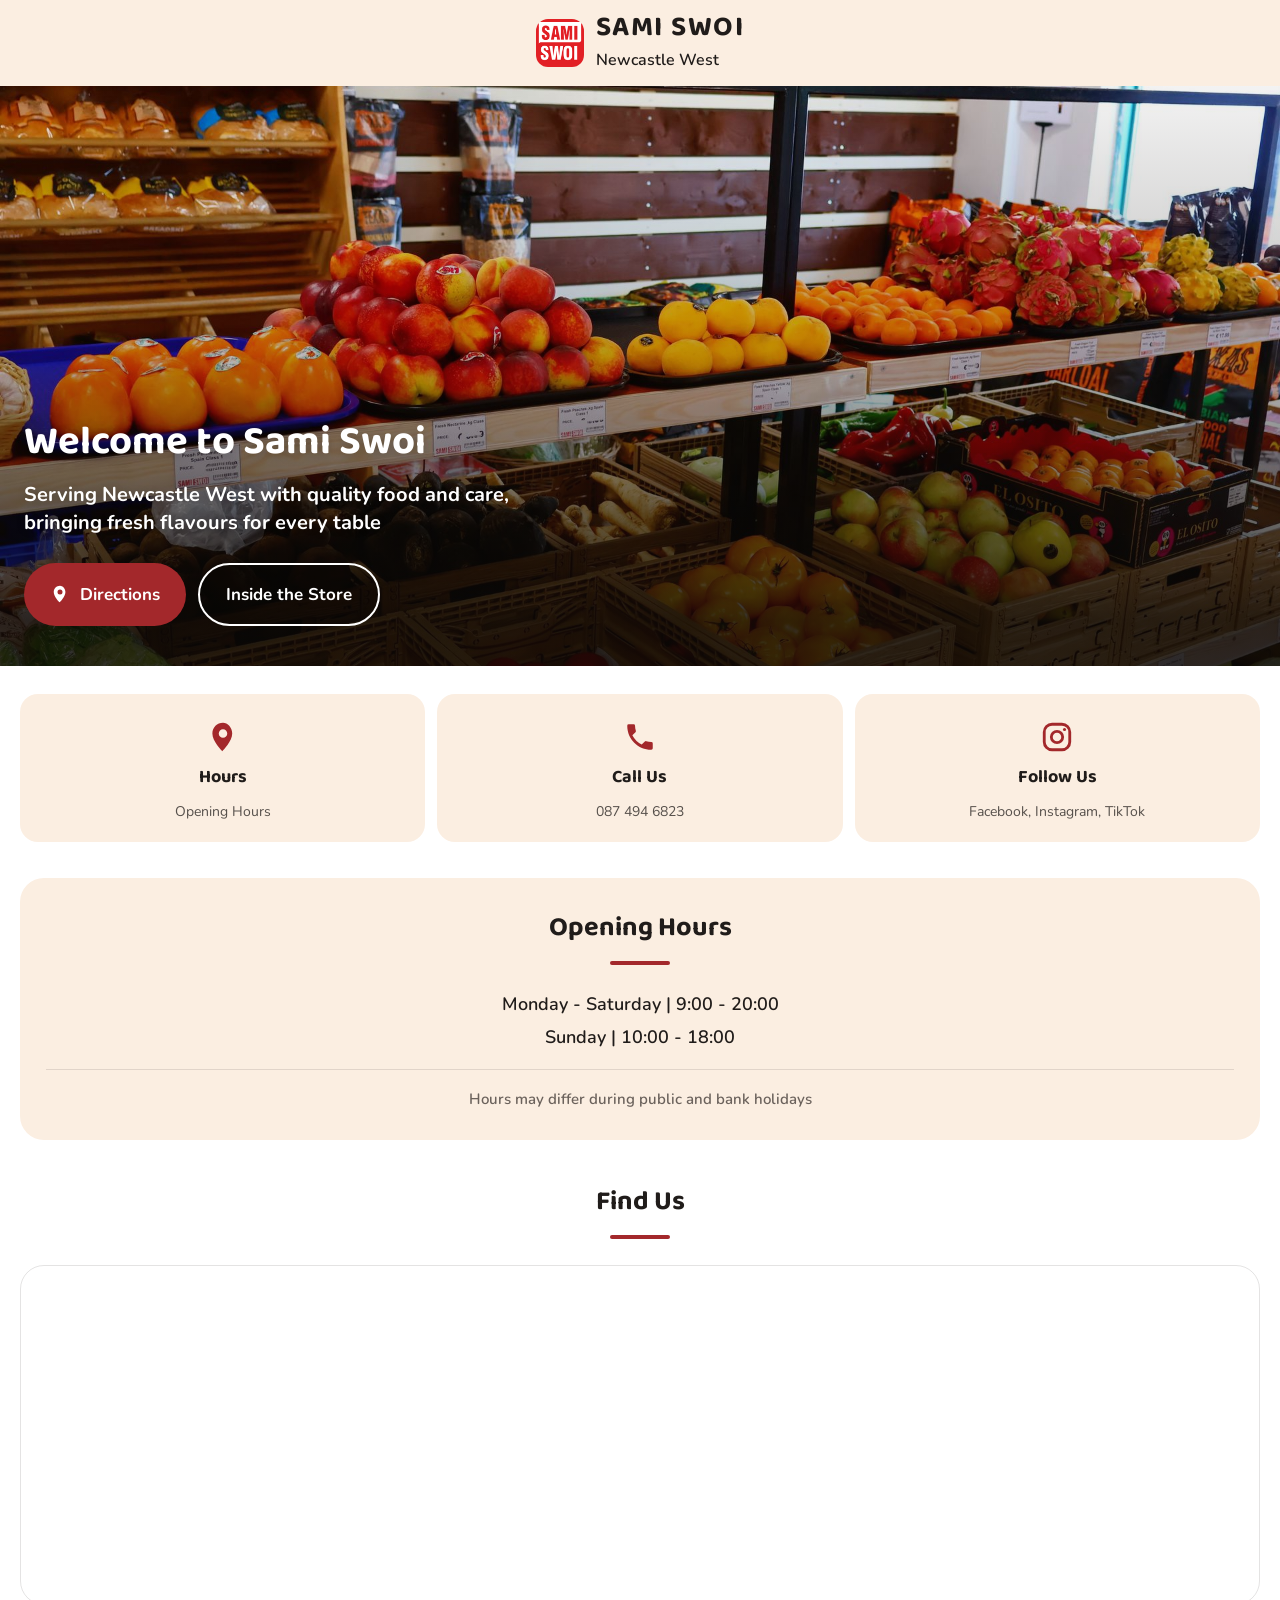
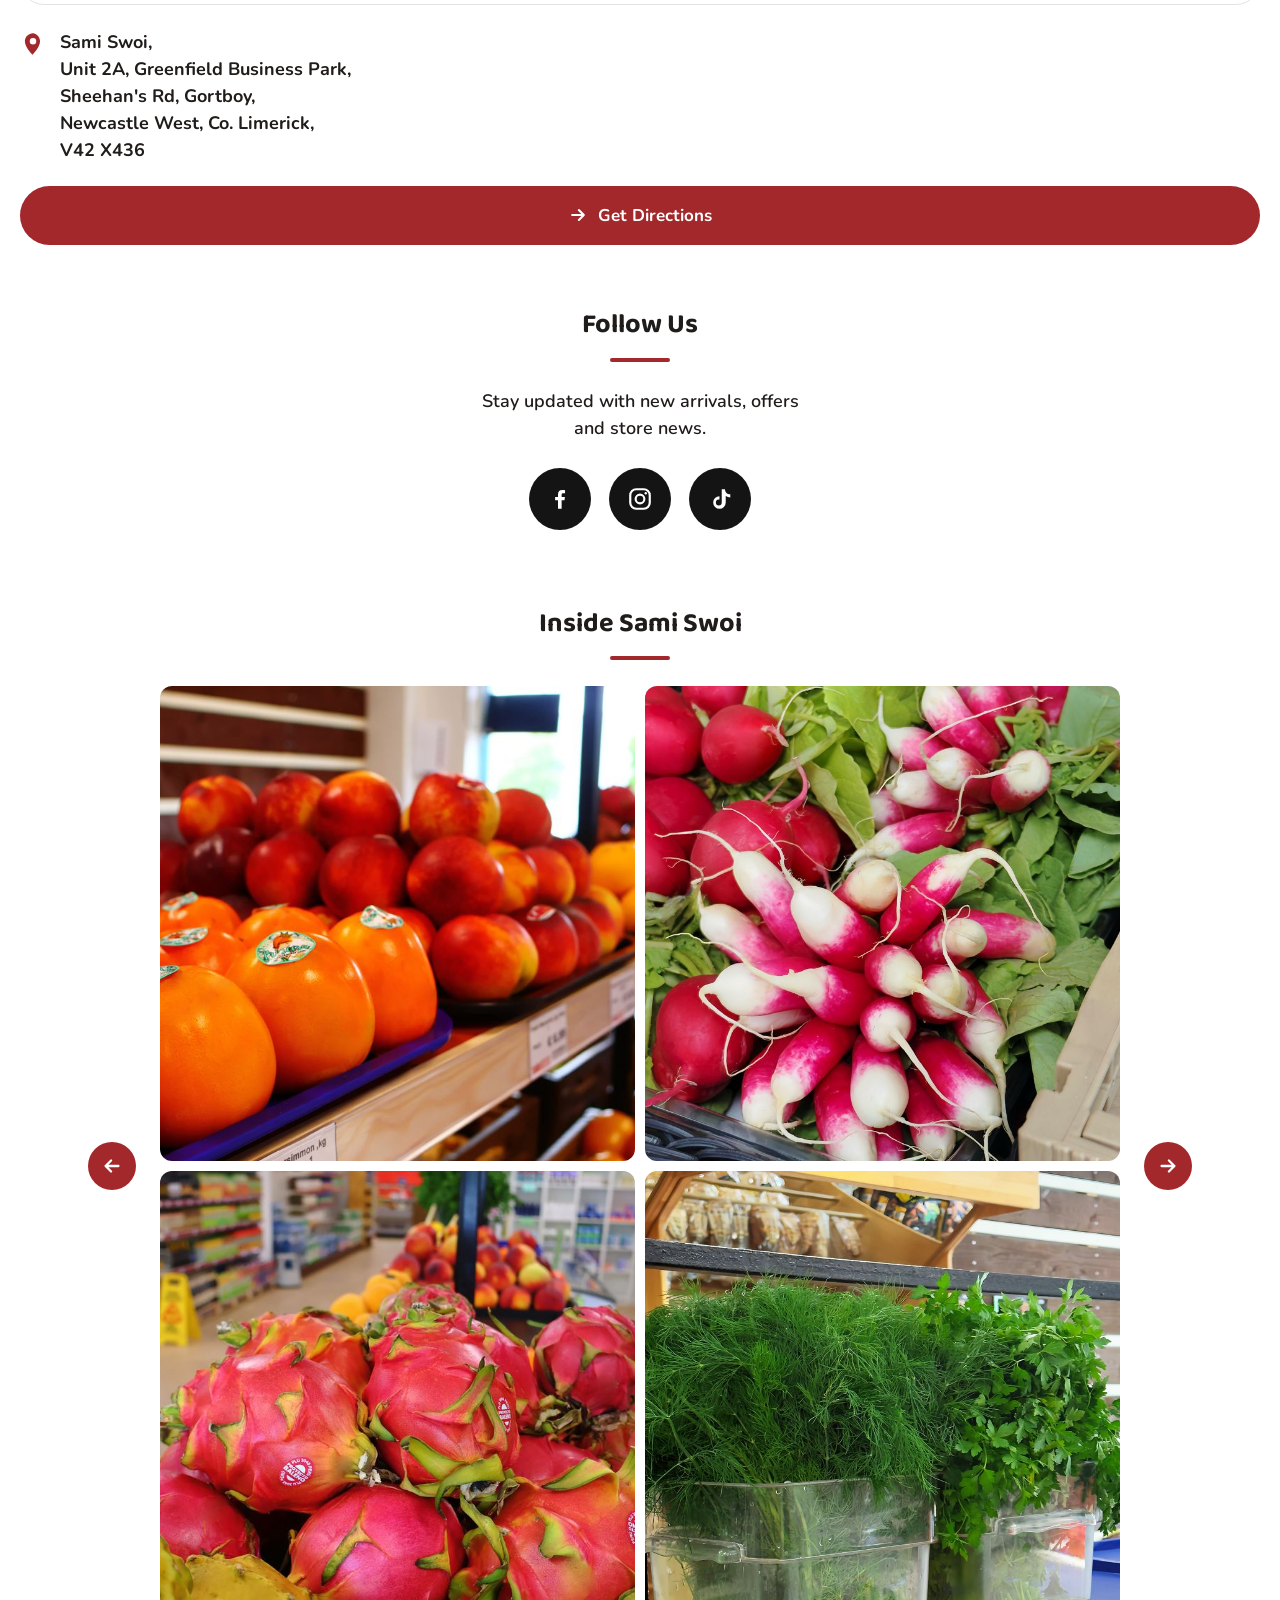
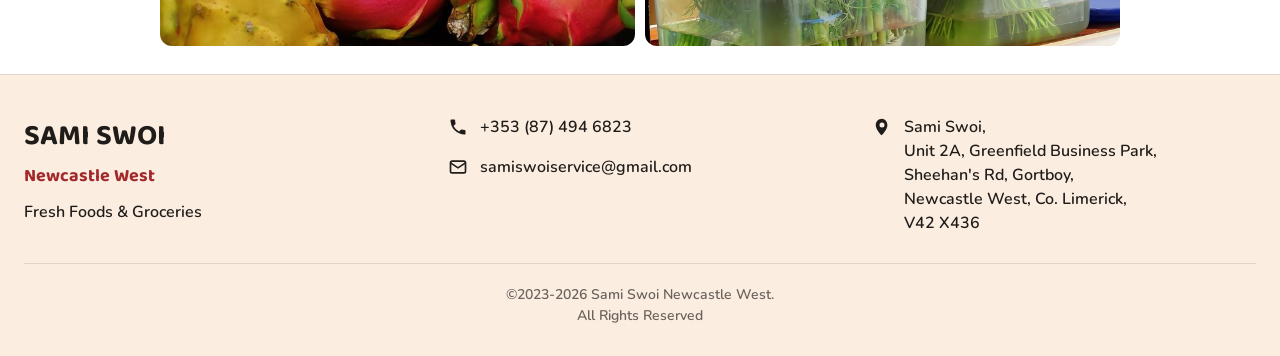
==== commit ee61aa59: "Fix email" ====
--- a/index.html
+++ b/index.html
@@ -228,7 +228,7 @@
               <rect x="3" y="5" width="18" height="14" rx="2" />
               <path d="M3 7l9 6 9-6" />
             </svg>
-            <a href="mailto:info@samiswoi.ie">info@samiswoi.ie</a>
+            <a href="mailto:samiswoiservice@gmail.com">samiswoiservice@gmail.com</a>
           </div>
         </div>
         <div class="footer-address">
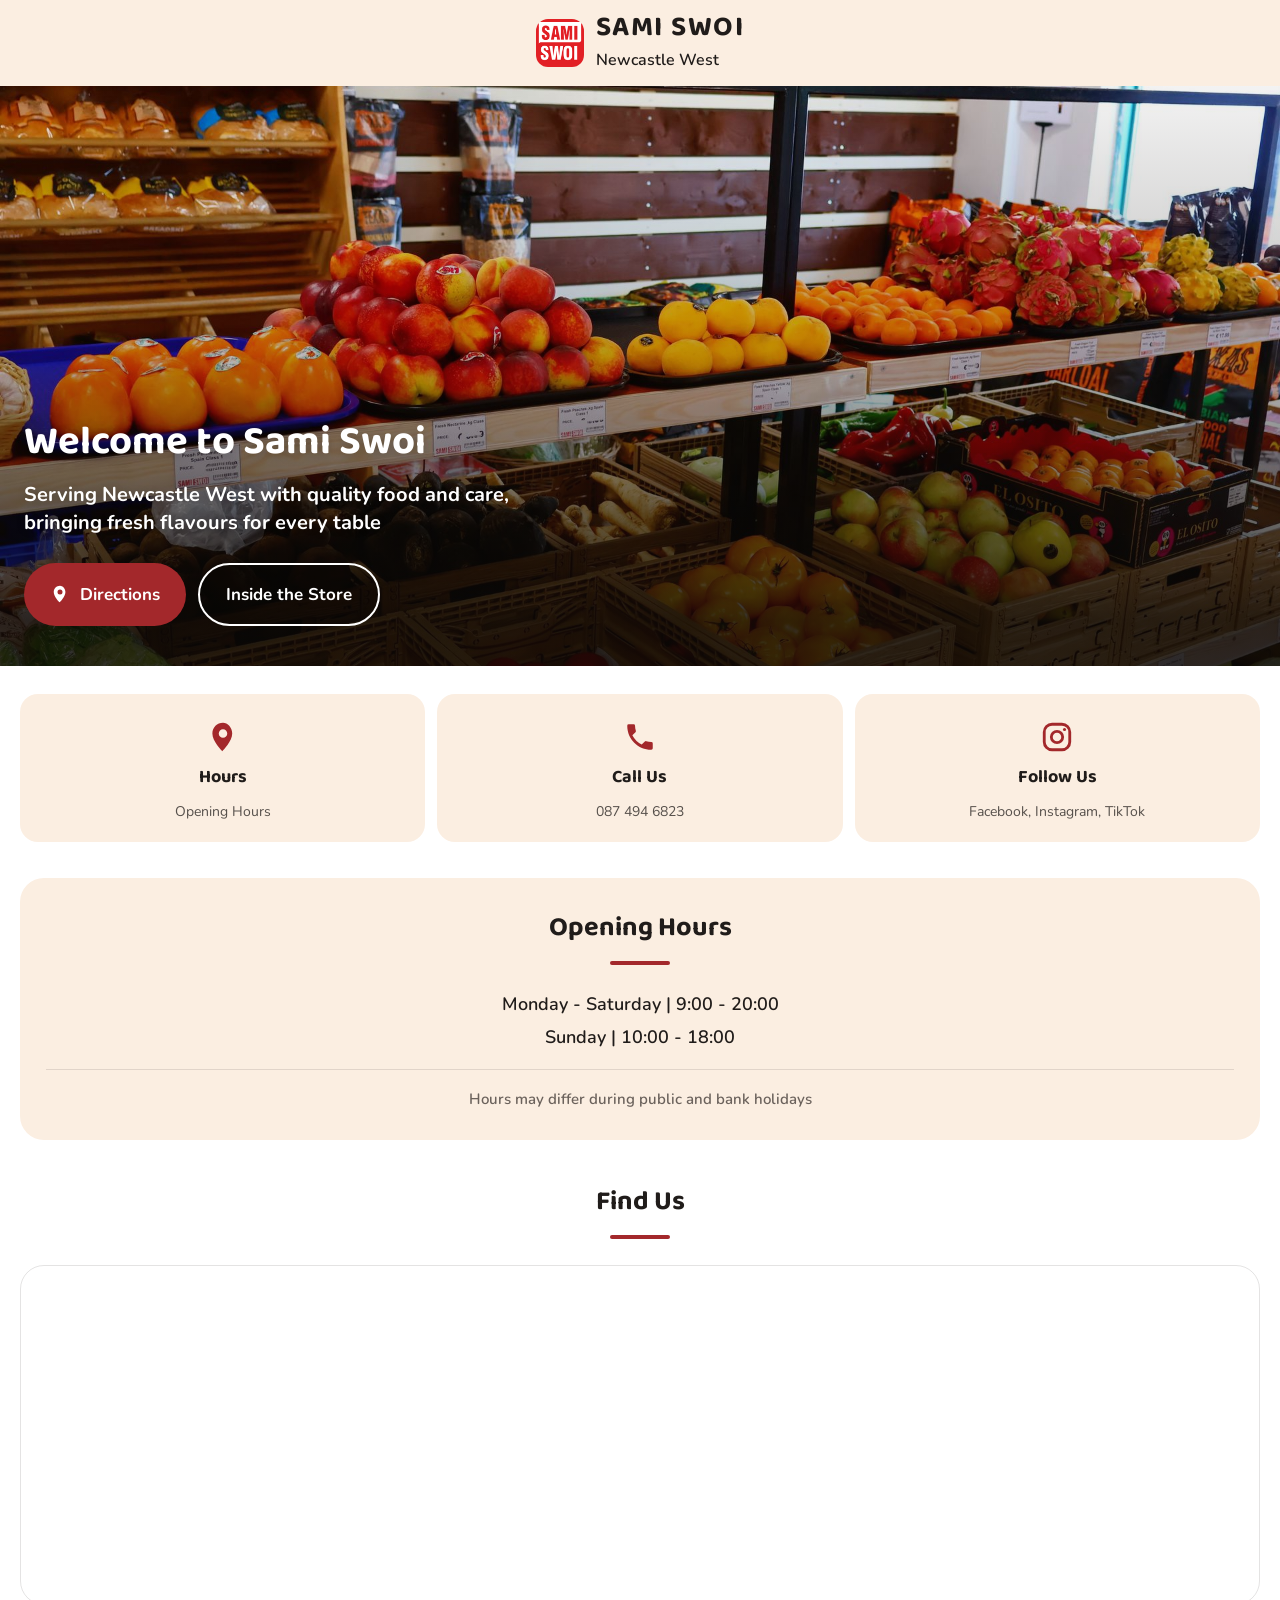
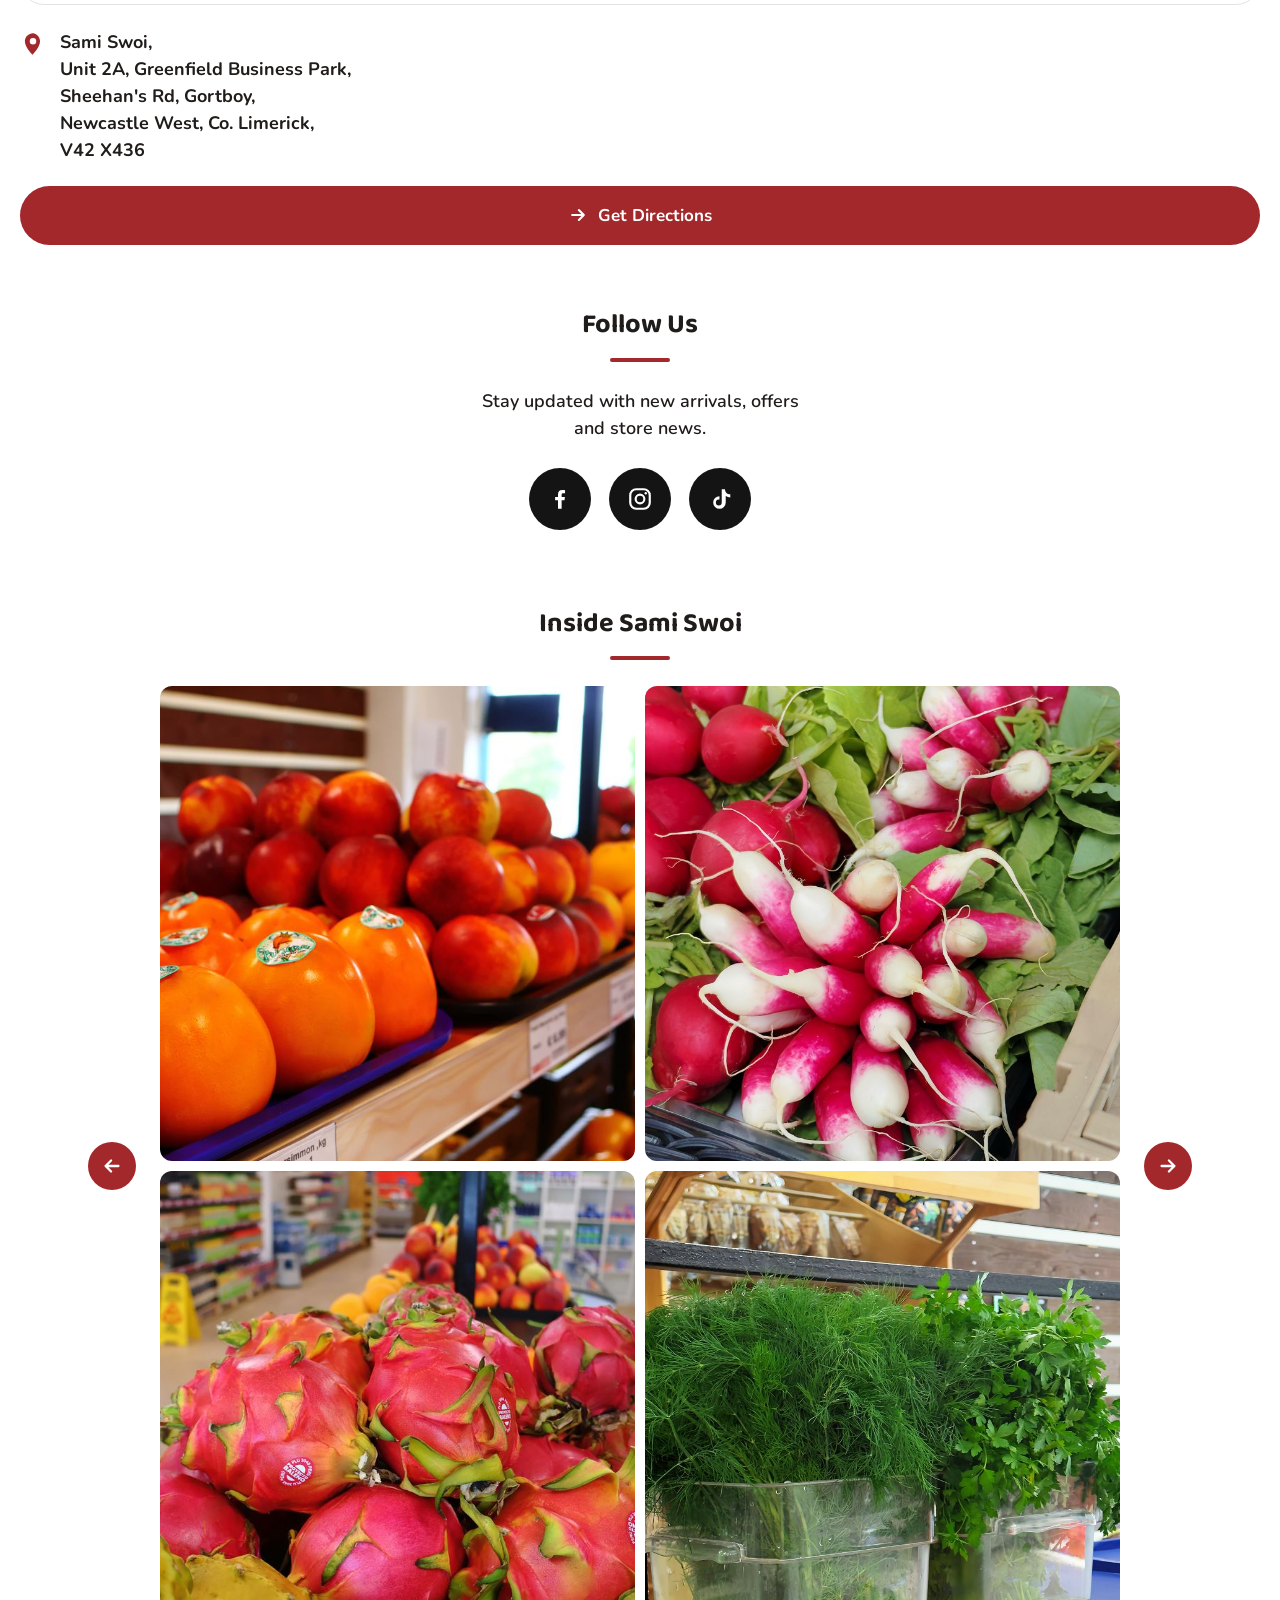
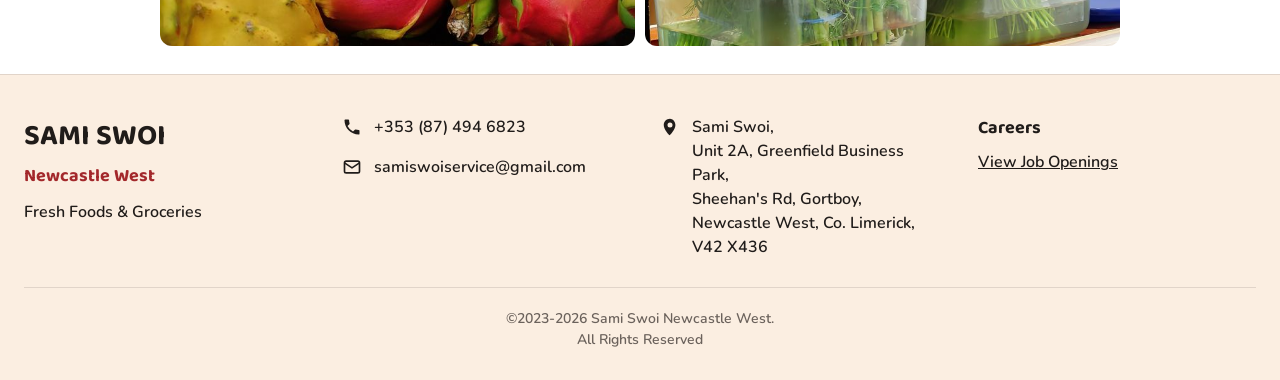
==== commit 03f09017: "Add job page" ====
--- a/index.html
+++ b/index.html
@@ -13,21 +13,14 @@
     href="https://fonts.googleapis.com/css2?family=Baloo+2:wght@500;600;700;800&family=Nunito:wght@400;600;700;800&display=swap"
     rel="stylesheet" />
   <link rel="stylesheet" href="styles.css" />
+  <script src="partials.js" defer></script>
   <script src="scripts.js" defer></script>
 </head>
 
 <body>
   <div class="page" id="top">
 
-    <header class="site-header">
-      <div class="logo-block">
-        <img src="static/images/logo.png" alt="" class="logo-icon" width="40" height="40" />
-        <div class="logo-text">
-          <div class="logo">SAMI SWOI</div>
-          <div class="tagline">Newcastle West</div>
-        </div>
-      </div>
-    </header>
+    <div id="site-header"></div>
 
     <section class="hero">
       <div class="hero-content">
@@ -208,43 +201,7 @@
       </div>
     </section>
 
-    <footer class="site-footer" id="contact">
-      <div class="footer-columns">
-        <div class="footer-about">
-          <div class="footer-brand">SAMI SWOI</div>
-          <div class="footer-location">Newcastle West</div>
-          <div class="footer-desc">Fresh Foods &amp; Groceries</div>
-        </div>
-        <div class="footer-contact">
-          <div class="contact-row">
-            <svg viewBox="0 0 24 24" fill="currentColor">
-              <path
-                d="M6.62 10.79a15.05 15.05 0 006.59 6.59l2.2-2.2a1 1 0 011.02-.24c1.12.37 2.33.57 3.57.57a1 1 0 011 1V20a1 1 0 01-1 1C10.61 21 3 13.39 3 4a1 1 0 011-1h3.5a1 1 0 011 1c0 1.24.2 2.45.57 3.57a1 1 0 01-.25 1.02l-2.2 2.2z" />
-            </svg>
-            <a href="tel:+353874946823">+353 (87) 494 6823</a>
-          </div>
-          <div class="contact-row">
-            <svg viewBox="0 0 24 24" fill="none" stroke="currentColor" stroke-width="2">
-              <rect x="3" y="5" width="18" height="14" rx="2" />
-              <path d="M3 7l9 6 9-6" />
-            </svg>
-            <a href="mailto:samiswoiservice@gmail.com">samiswoiservice@gmail.com</a>
-          </div>
-        </div>
-        <div class="footer-address">
-          <div class="contact-row">
-            <svg viewBox="0 0 24 24" fill="currentColor">
-              <path
-                d="M12 2C7.86 2 4.5 5.36 4.5 9.5c0 5.5 6.5 12 7 12.5.5-.5 7-7 7-12.5C18.5 5.36 15.14 2 12 2zm0 10.5a3 3 0 110-6 3 3 0 010 6z" />
-            </svg>
-            <span>Sami Swoi,<br />Unit 2A, Greenfield Business Park,<br />Sheehan's Rd, Gortboy,<br />Newcastle West,
-              Co. Limerick,<br />V42 X436</span>
-          </div>
-        </div>
-      </div>
-      <hr />
-      <p class="copyright">©2023-<span id="copyrightYear"></span> Sami Swoi Newcastle West.<br />All Rights Reserved</p>
-    </footer>
+    <div id="site-footer"></div>
 
   </div>
 
--- a/styles.css
+++ b/styles.css
@@ -35,8 +35,10 @@
 h2,
 .logo,
 .footer-brand,
+.footer-nav-heading,
 .product-name,
-.info-label {
+.info-label,
+.job-title {
   font-family: 'Baloo 2', cursive;
 }
 
@@ -566,6 +568,175 @@
   transform: translateY(-4px);
 }
 
+/* ---------- Jobs ---------- */
+.jobs-hero {
+  padding: 40px 20px 8px;
+  text-align: center;
+}
+
+.jobs-hero-content h1 {
+  font-size: 32px;
+  font-weight: 700;
+  margin-bottom: 12px;
+}
+
+.jobs-hero-content p {
+  font-size: 17px;
+  font-weight: 600;
+  color: var(--ink-soft);
+  max-width: 520px;
+  margin: 0 auto;
+}
+
+.jobs {
+  padding: 34px 20px 8px;
+}
+
+.job-links {
+  list-style: none;
+  display: flex;
+  flex-wrap: wrap;
+  justify-content: center;
+  gap: 10px 24px;
+  margin: 0 0 28px;
+  padding: 0;
+}
+
+.job-links li {
+  font-size: 15px;
+  font-weight: 700;
+  padding-left: 18px;
+  position: relative;
+}
+
+.job-links li::before {
+  content: "";
+  position: absolute;
+  left: 0;
+  top: 8px;
+  width: 8px;
+  height: 8px;
+  border-radius: 50%;
+  background: var(--maroon);
+}
+
+.job-links a {
+  text-decoration: underline;
+}
+
+.job-links a:hover {
+  color: var(--maroon);
+}
+
+.job-list {
+  display: grid;
+  gap: 20px;
+}
+
+.job-card {
+  background: var(--cream);
+  border-radius: var(--radius-lg);
+  padding: 26px 24px;
+  display: flex;
+  flex-direction: column;
+  gap: 18px;
+  transition: transform 0.2s ease, box-shadow 0.2s ease;
+}
+
+.job-card:hover {
+  transform: translateY(-4px);
+  box-shadow: 0 10px 24px rgba(0, 0, 0, 0.08);
+}
+
+.job-title {
+  font-size: 22px;
+  font-weight: 700;
+}
+
+.job-description {
+  font-size: 15px;
+  color: var(--ink);
+  line-height: 1.5;
+}
+
+.job-groups {
+  display: grid;
+  gap: 18px;
+}
+
+@media (min-width: 700px) {
+  .job-groups {
+    grid-template-columns: repeat(2, 1fr);
+  }
+}
+
+.job-group {
+  display: flex;
+  flex-direction: column;
+  gap: 10px;
+}
+
+.job-group-heading {
+  font-size: 15px;
+  font-weight: 700;
+  text-transform: uppercase;
+  letter-spacing: 0.4px;
+  color: var(--maroon);
+}
+
+.job-bullets {
+  list-style: none;
+  display: flex;
+  flex-direction: column;
+  gap: 8px;
+  flex: 1;
+}
+
+.job-bullets li {
+  font-size: 15px;
+  font-weight: 600;
+  padding-left: 22px;
+  position: relative;
+}
+
+.job-bullets li::before {
+  content: "";
+  position: absolute;
+  left: 0;
+  top: 8px;
+  width: 8px;
+  height: 8px;
+  border-radius: 50%;
+  background: var(--maroon);
+}
+
+.job-card .btn {
+  margin-top: auto;
+}
+
+/* ---------- Apply ---------- */
+.apply {
+  padding: 34px 20px 8px;
+}
+
+.apply-card {
+  background: var(--cream);
+  border-radius: var(--radius-lg);
+  padding: 30px 26px;
+  text-align: center;
+}
+
+.apply-card p {
+  font-size: 16px;
+  font-weight: 600;
+  margin-bottom: 16px;
+  line-height: 1.5;
+}
+
+.apply-card .btn {
+  margin-top: 8px;
+}
+
 /* ---------- Footer ---------- */
 .site-footer {
   background: var(--cream);
@@ -610,6 +781,28 @@
   flex-direction: column;
 }
 
+.footer-nav {
+  display: flex;
+  flex-direction: column;
+  gap: 8px;
+}
+
+.footer-nav-heading {
+  font-size: 18px;
+  font-weight: 700;
+  font-family: 'Baloo 2', cursive;
+}
+
+.footer-nav-link {
+  font-size: 16px;
+  font-weight: 600;
+  text-decoration: underline;
+}
+
+.footer-nav-link:hover {
+  color: var(--maroon);
+}
+
 @media (min-width: 601px) {
   .footer-columns {
     flex-direction: row;
@@ -620,7 +813,8 @@
 
   .footer-about,
   .footer-contact,
-  .footer-address {
+  .footer-address,
+  .footer-nav {
     flex: 1;
   }
 }
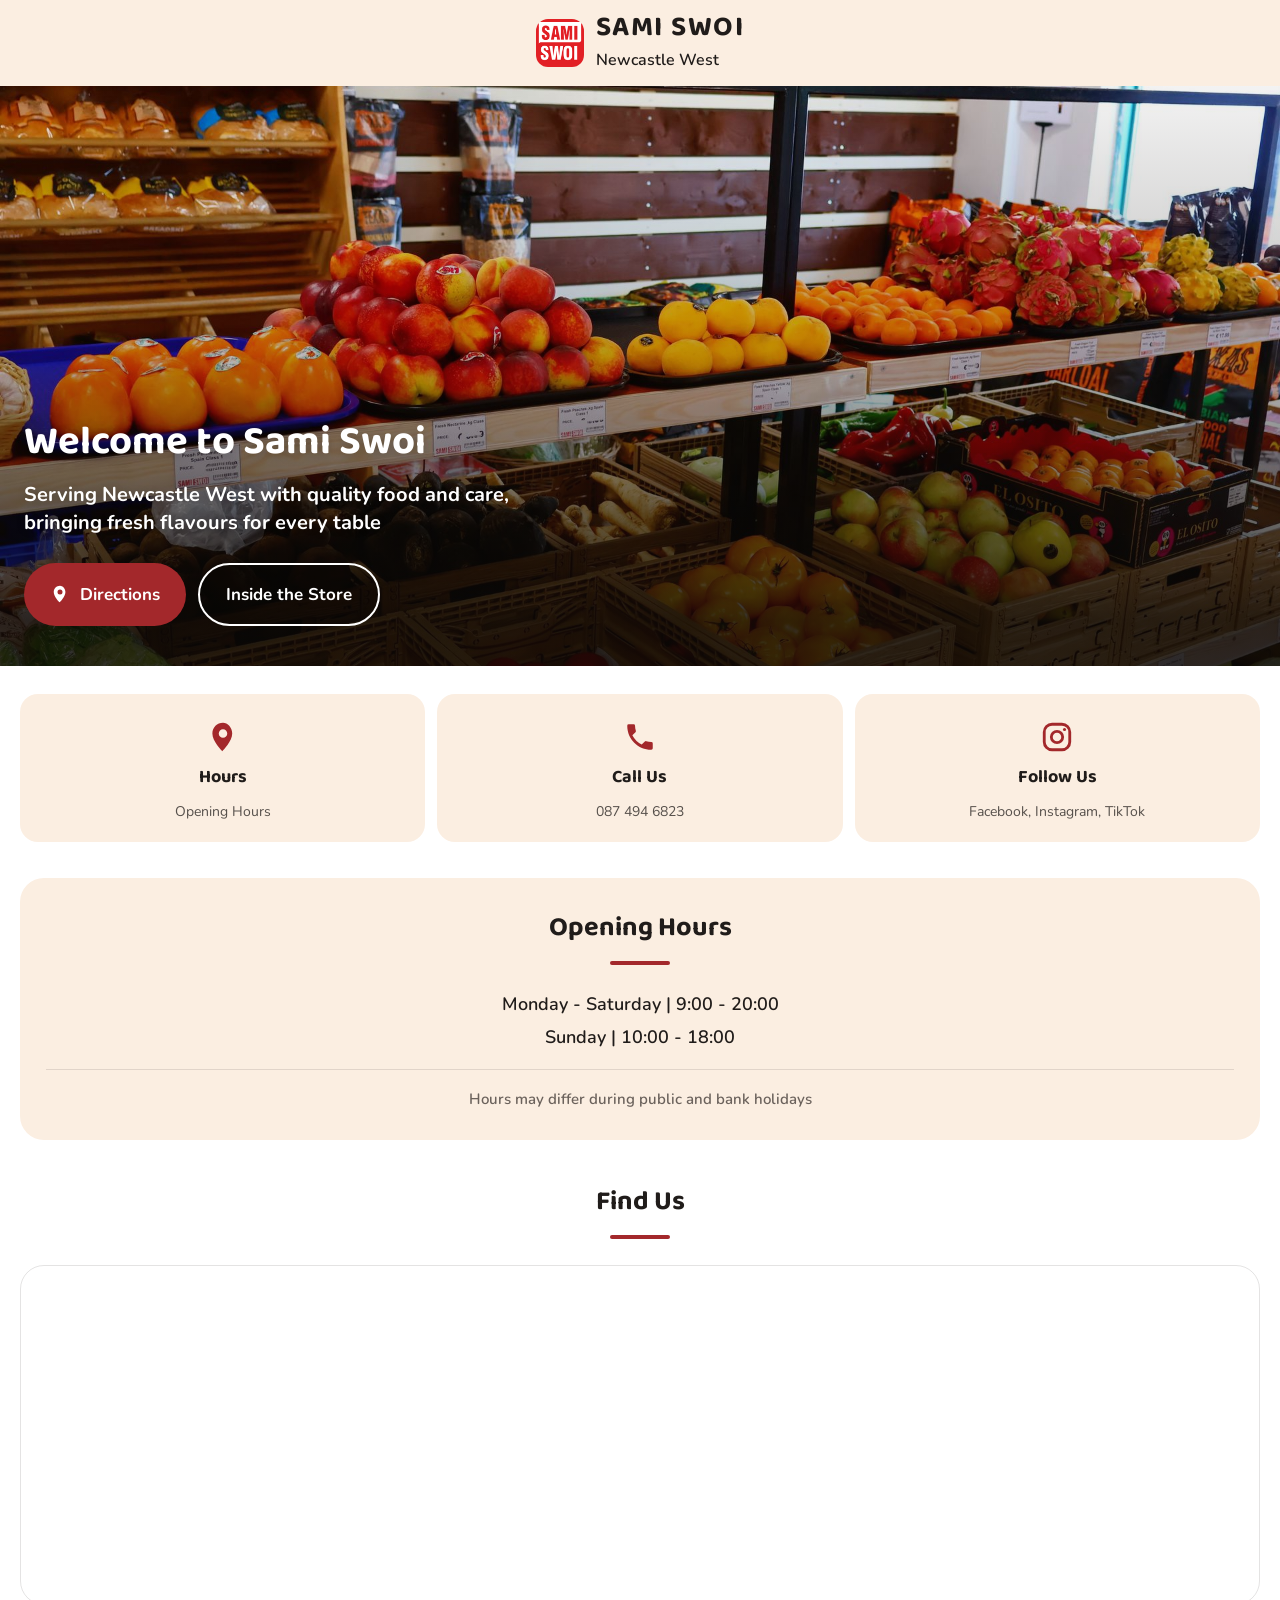
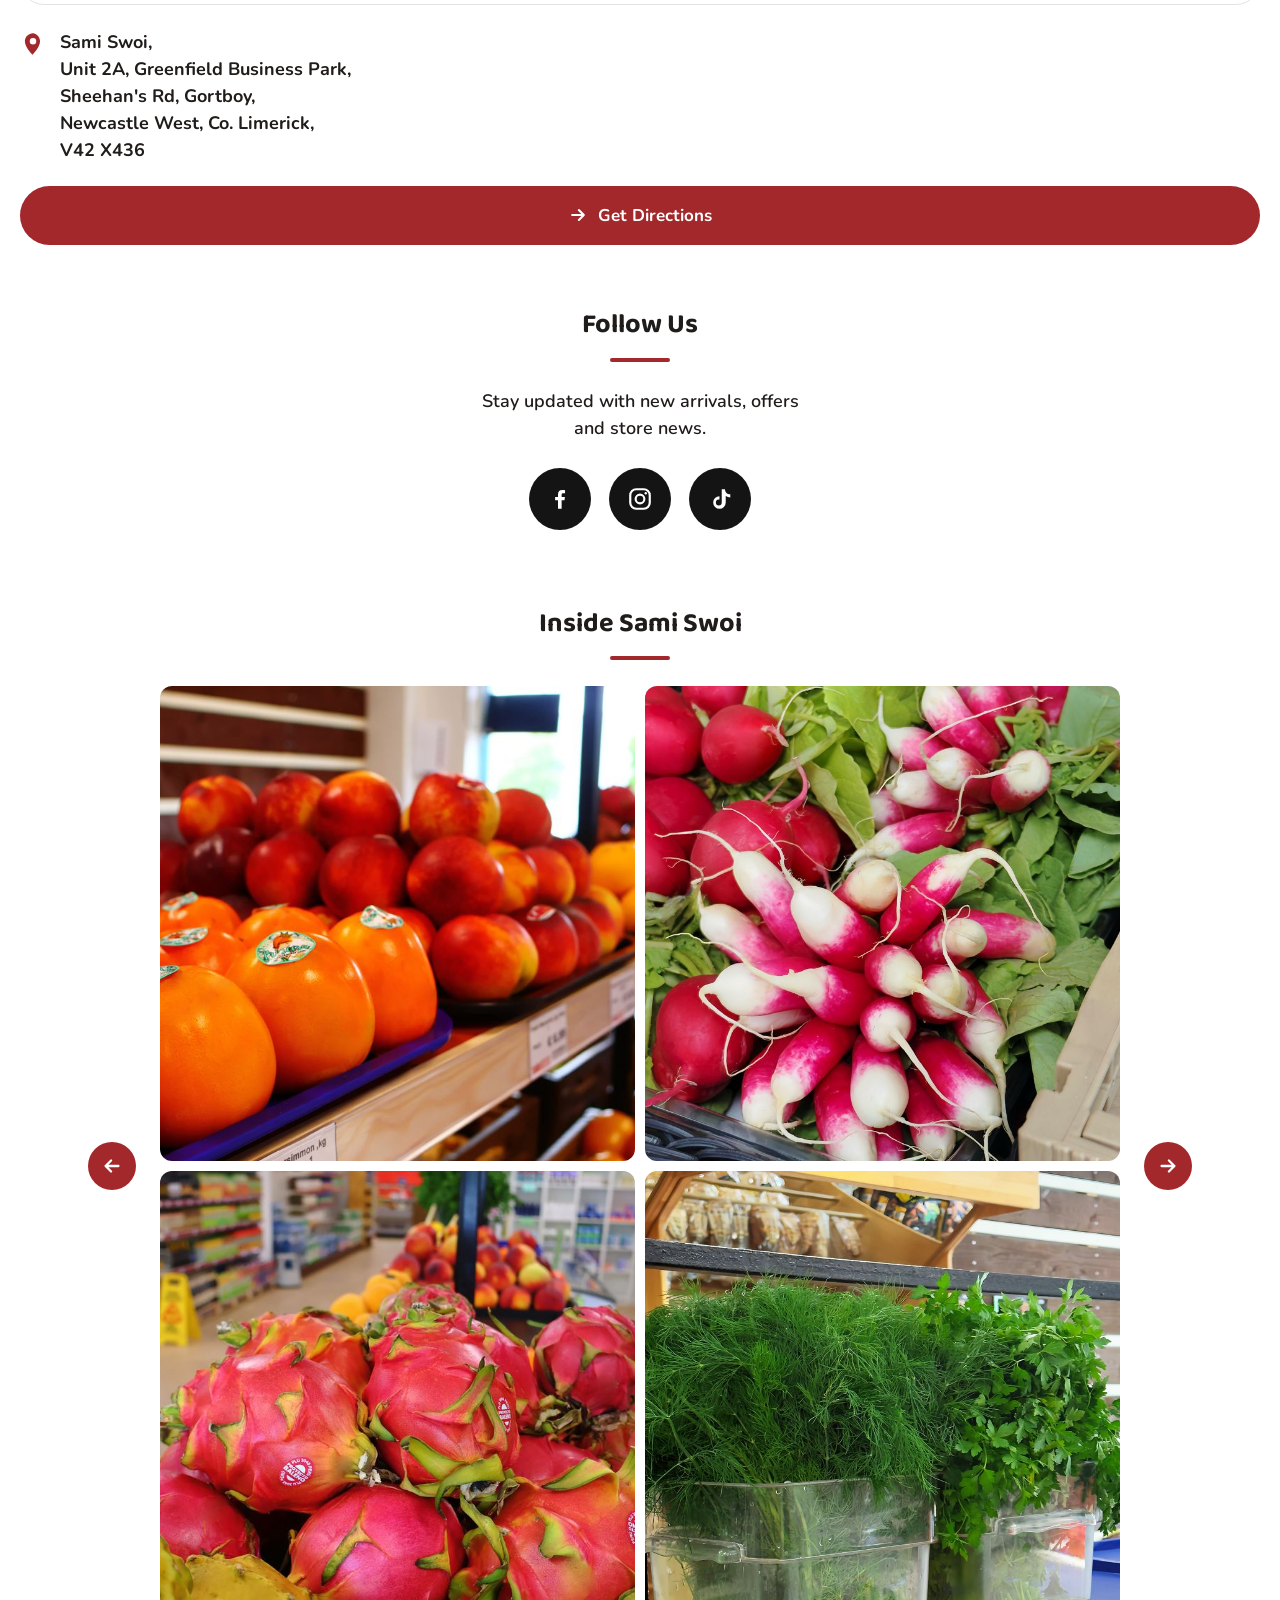
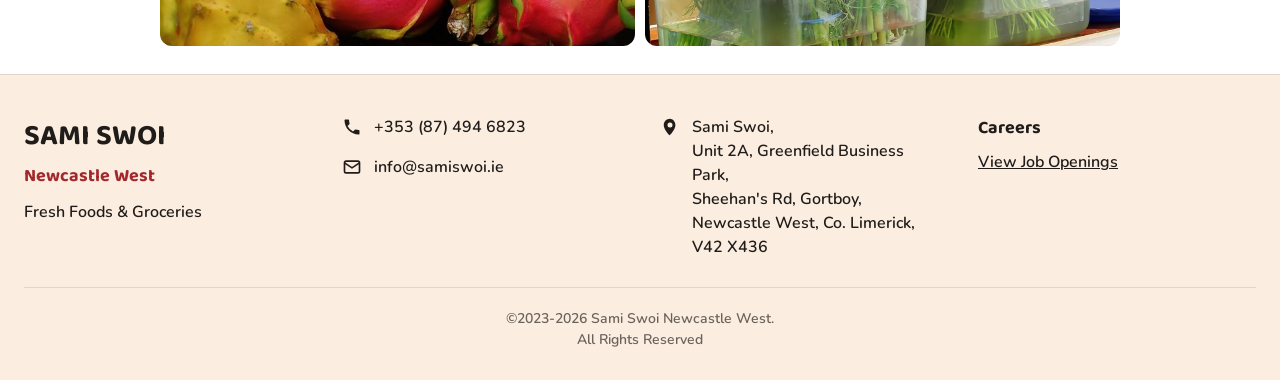
==== commit c8d2bc7d: "Add header/footer fragments" ====
--- a/index.html
+++ b/index.html
@@ -13,7 +13,7 @@
     href="https://fonts.googleapis.com/css2?family=Baloo+2:wght@500;600;700;800&family=Nunito:wght@400;600;700;800&display=swap"
     rel="stylesheet" />
   <link rel="stylesheet" href="styles.css" />
-  <script src="partials.js" defer></script>
+  <script src="fragments.js" defer></script>
   <script src="scripts.js" defer></script>
 </head>
 
--- a/styles.css
+++ b/styles.css
@@ -47,6 +47,15 @@
   text-decoration: none;
 }
 
+.link {
+  color: #1a56db;
+  text-decoration: underline;
+}
+
+.link:hover {
+  color: #1442b0;
+}
+
 button {
   font-family: inherit;
   border: none;
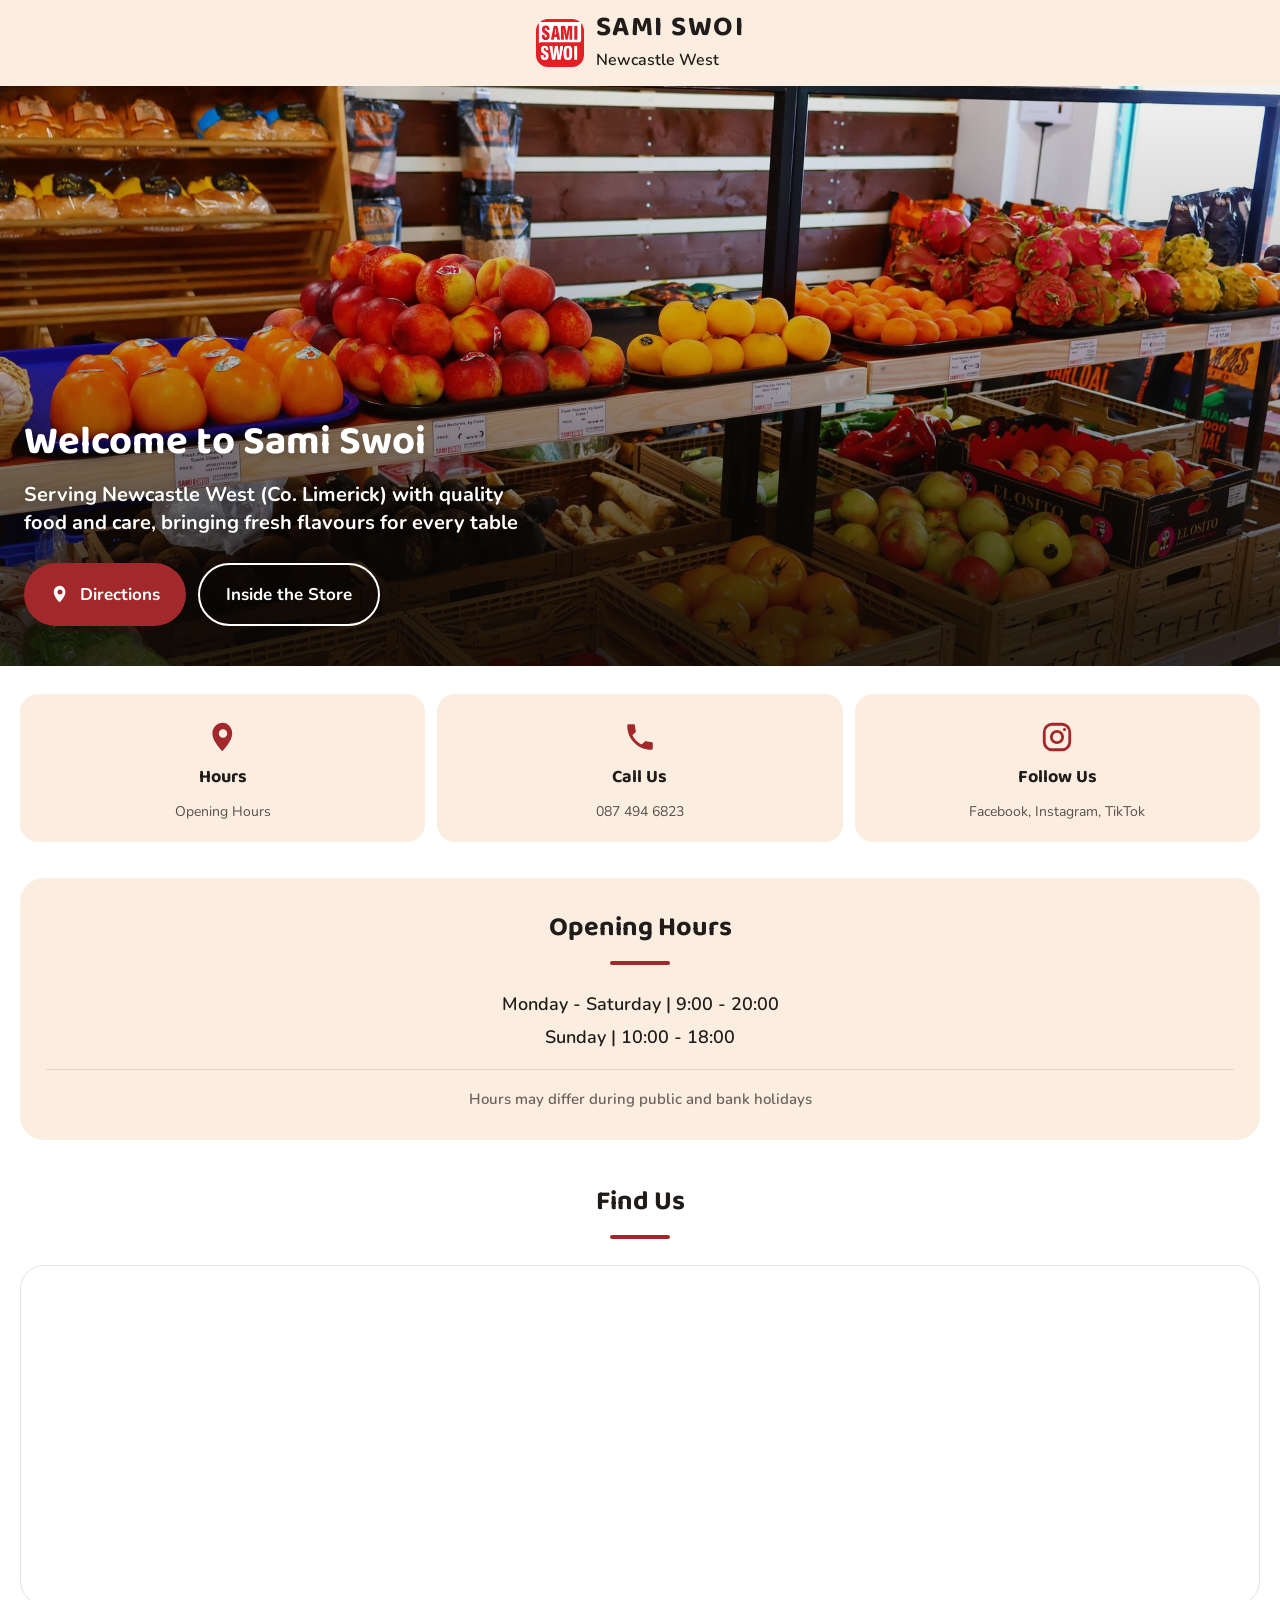
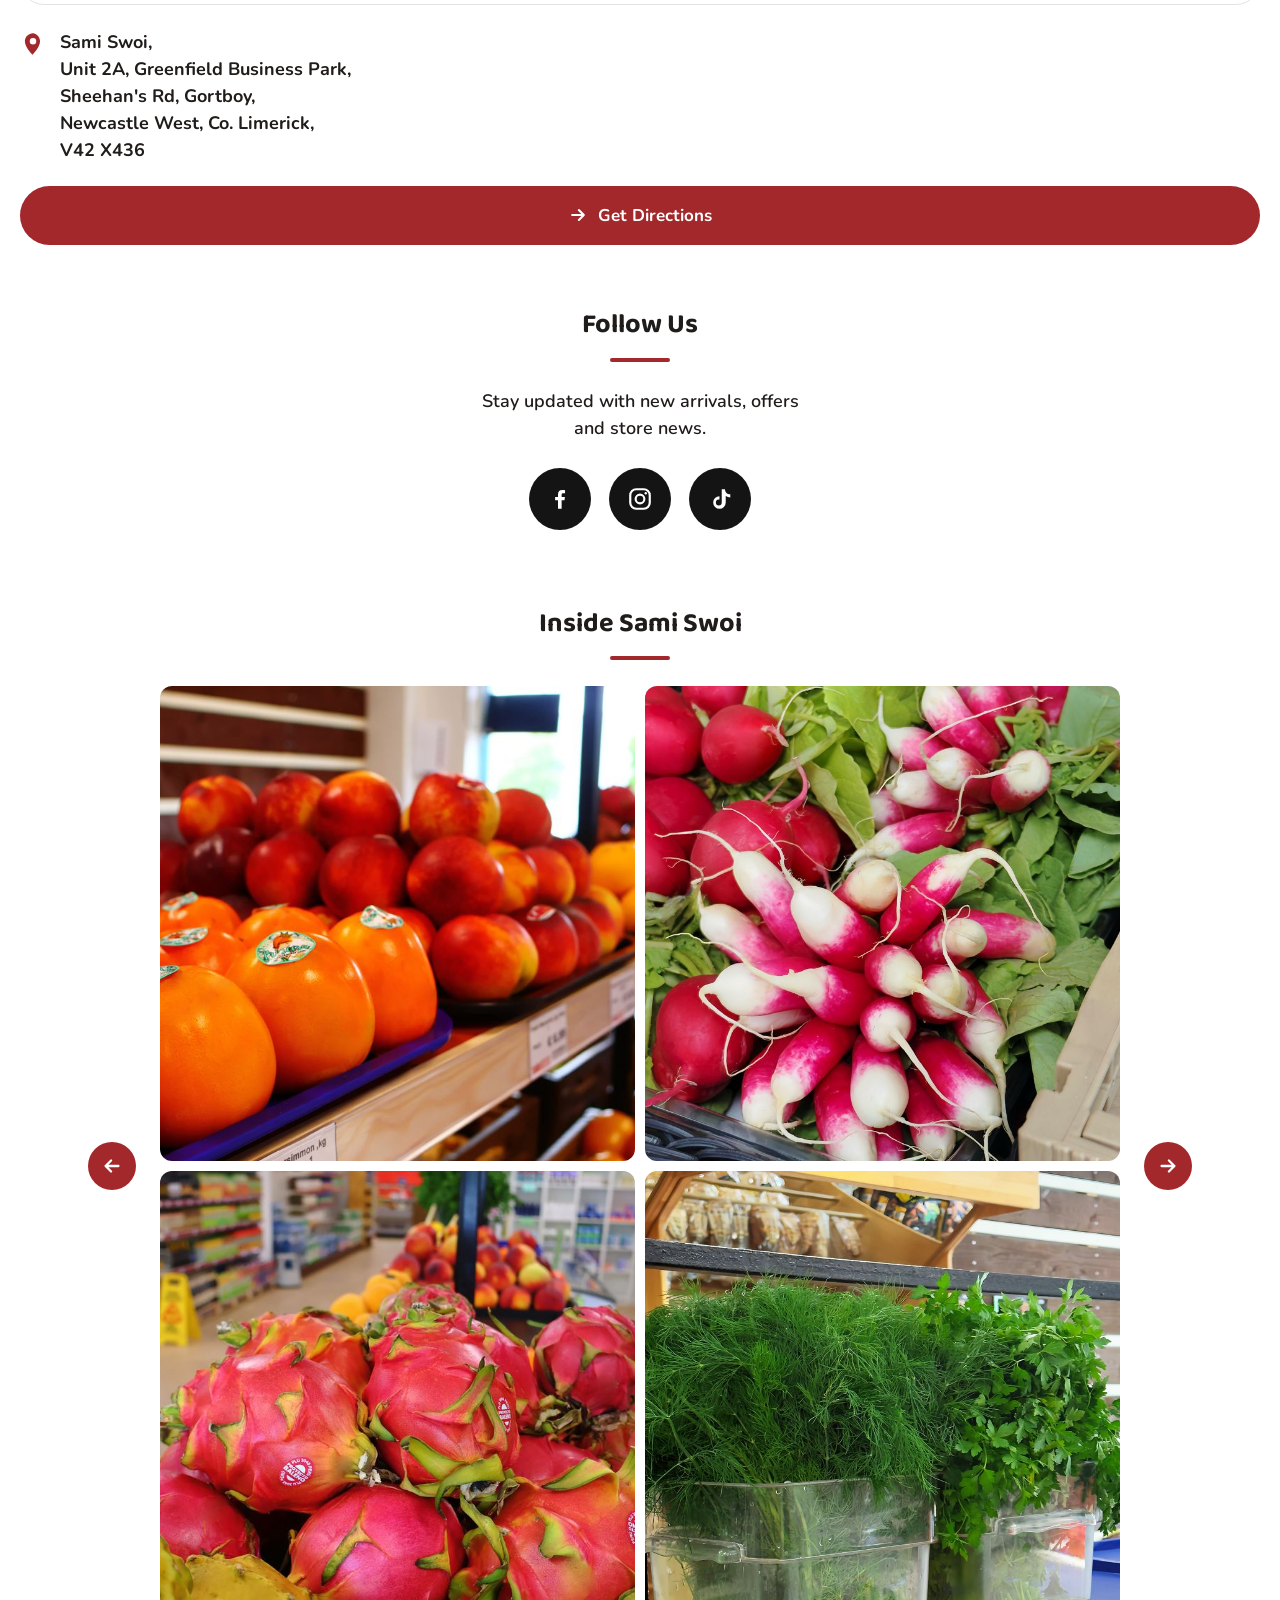
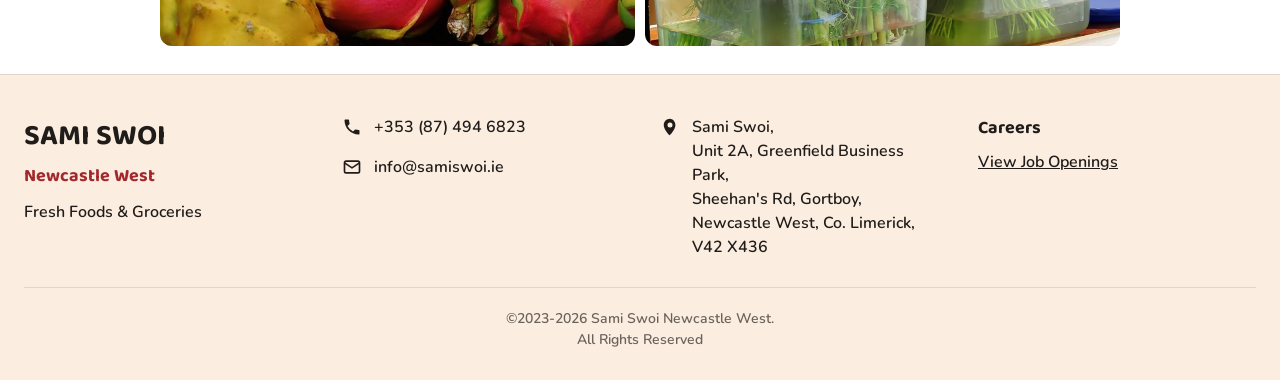
==== commit 604e963f: "Mention county limerick" ====
--- a/index.html
+++ b/index.html
@@ -4,7 +4,7 @@
 <head>
   <meta charset="UTF-8" />
   <meta name="viewport" content="width=device-width, initial-scale=1.0" />
-  <title>Sami Swoi | Newcastle West</title>
+  <title>Sami Swoi | Newcastle West (Co. Limerick)</title>
   <meta name="format-detection" content="telephone=no" />
   <link rel="icon" href="favicon.ico" />
   <link rel="preconnect" href="https://fonts.googleapis.com" />
@@ -25,7 +25,7 @@
     <section class="hero">
       <div class="hero-content">
         <h1>Welcome to Sami Swoi</h1>
-        <p>Serving Newcastle West with quality food and care, bringing fresh flavours for every table</p>
+        <p>Serving Newcastle West (Co. Limerick) with quality food and care, bringing fresh flavours for every table</p>
         <div class="hero-buttons">
           <a href="#map" class="btn btn-primary">
             <svg viewBox="0 0 24 24" fill="currentColor">
--- a/styles.css
+++ b/styles.css
@@ -675,7 +675,7 @@
 
 @media (min-width: 700px) {
   .job-groups {
-    grid-template-columns: repeat(2, 1fr);
+    grid-template-columns: repeat(auto-fit, minmax(200px, 1fr));
   }
 }
 
@@ -706,6 +706,12 @@
   font-weight: 600;
   padding-left: 22px;
   position: relative;
+}
+
+.job-pay-value {
+  font-size: 15px;
+  font-weight: 700;
+  color: var(--ink);
 }
 
 .job-bullets li::before {
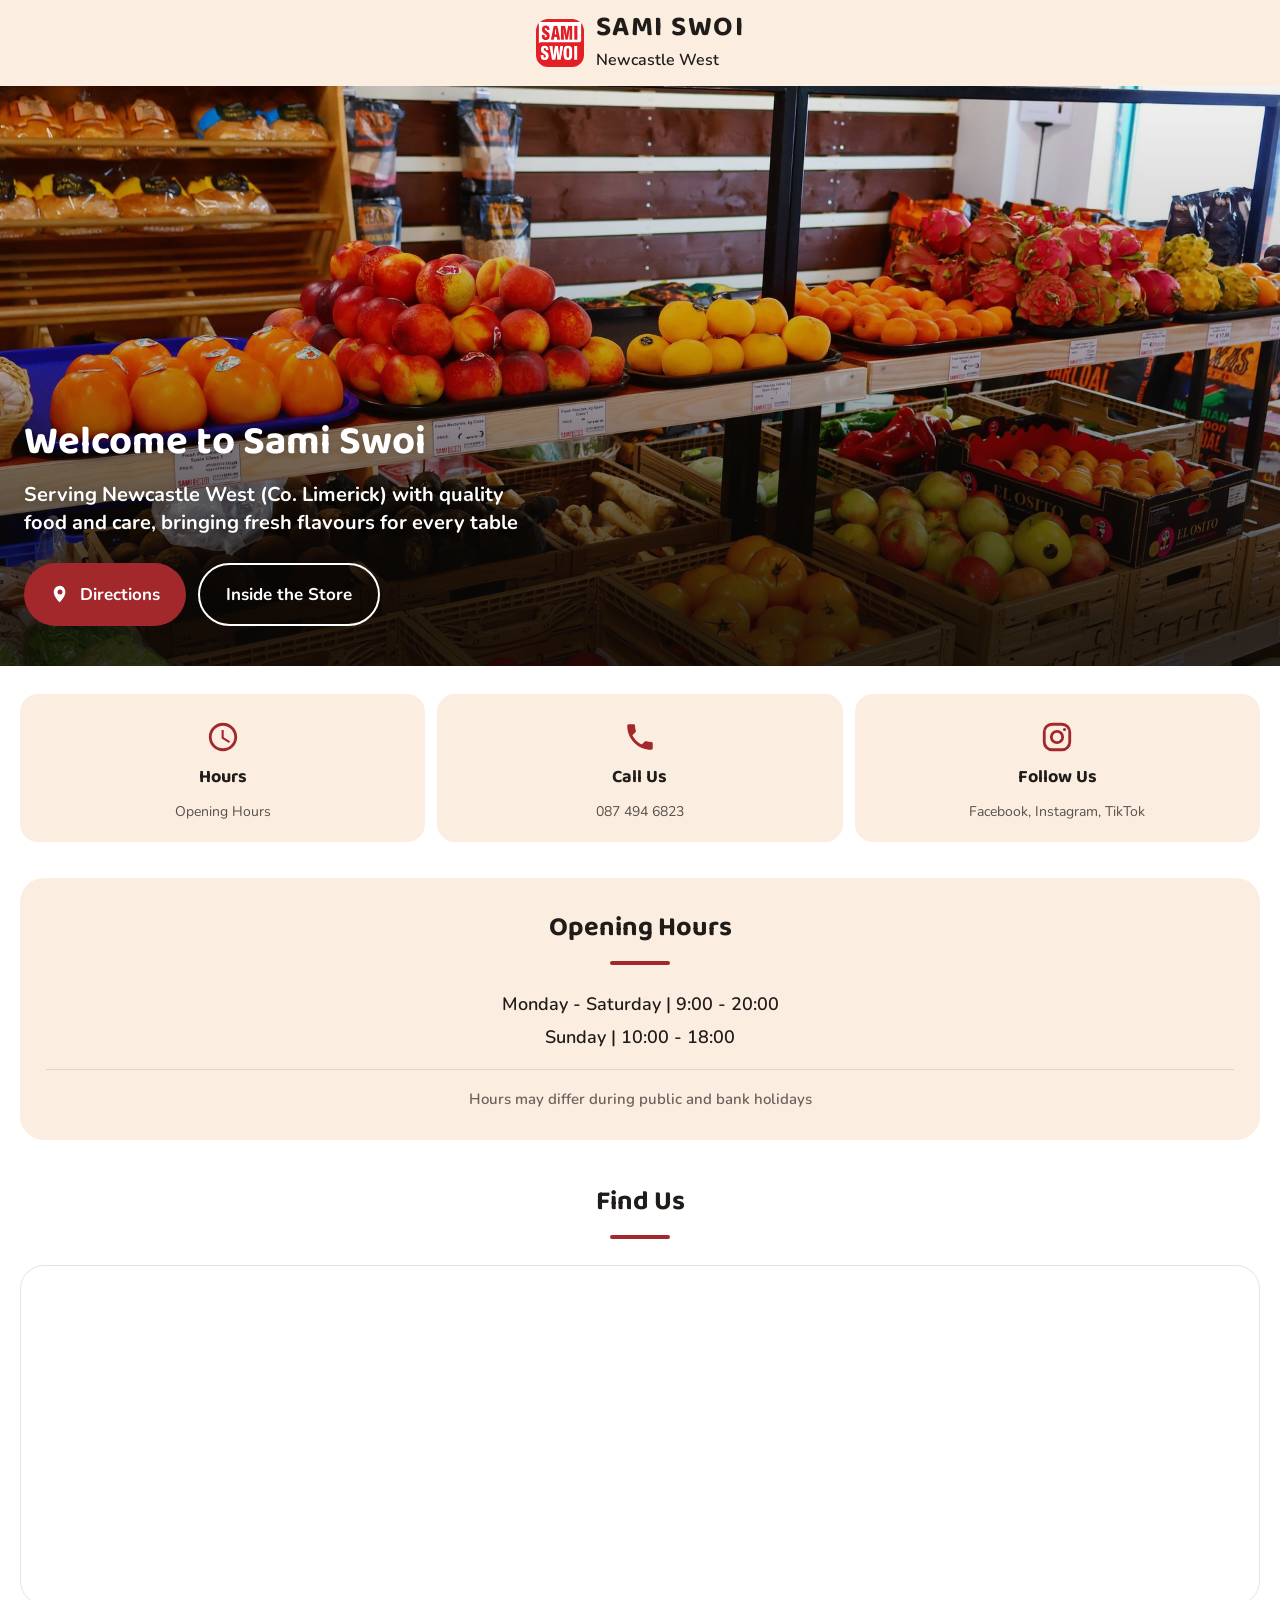
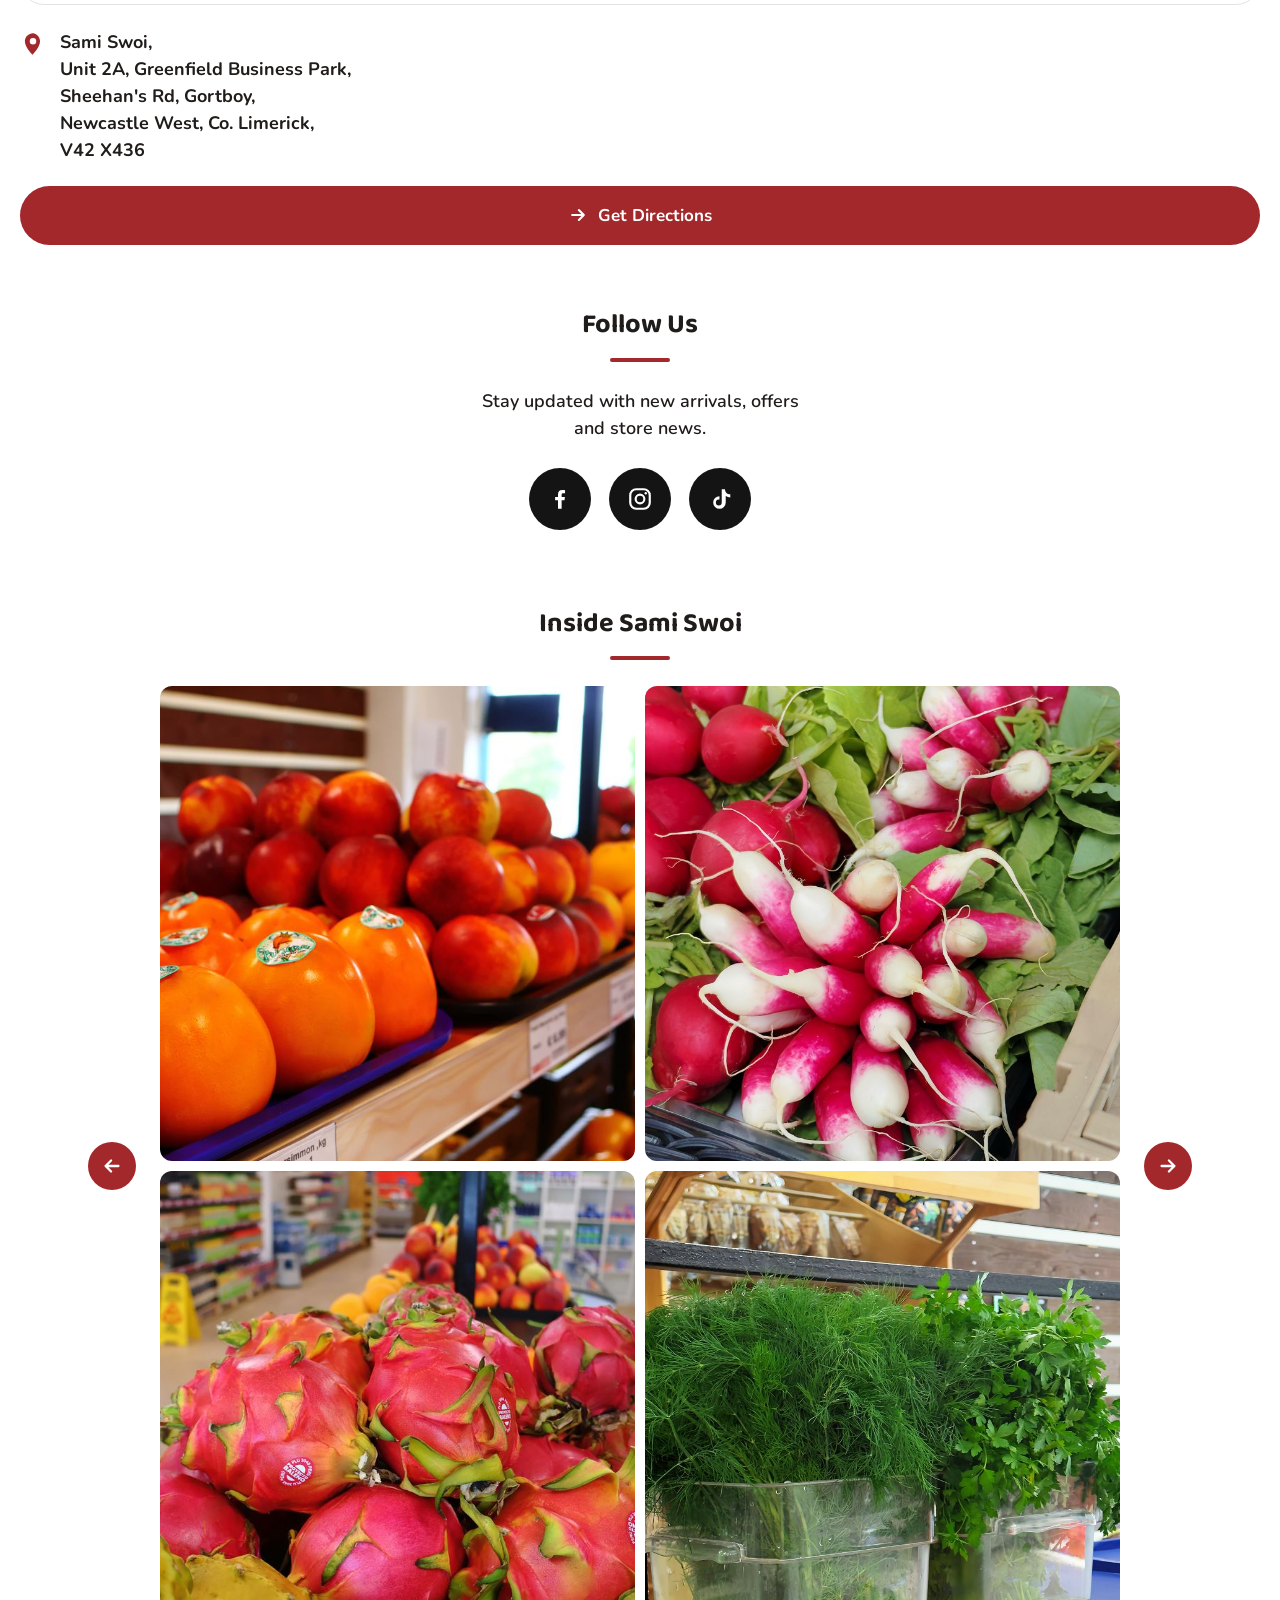
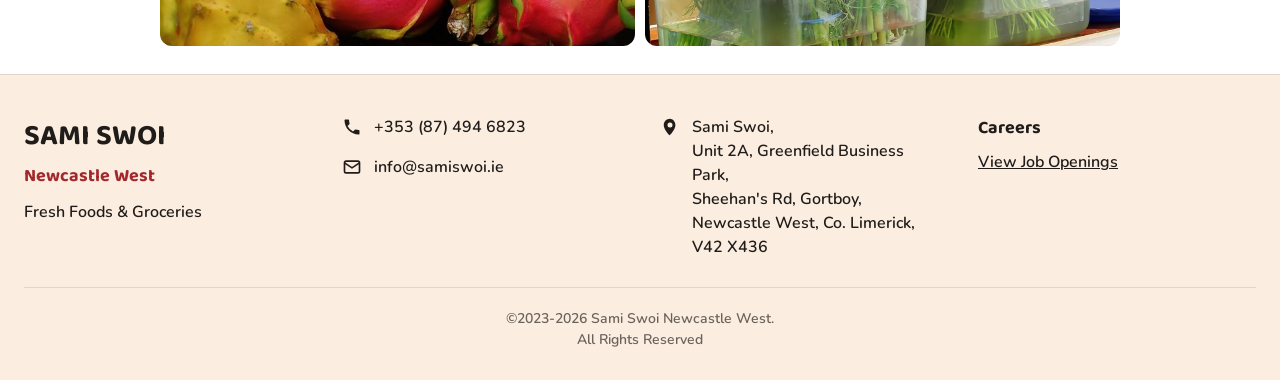
==== commit 98b88972: "Fix hours svg" ====
--- a/index.html
+++ b/index.html
@@ -43,7 +43,8 @@
       <a href="#hours" class="info-card">
         <span class="info-icon"><svg viewBox="0 0 24 24" fill="currentColor">
             <path
-              d="M12 2C7.86 2 4.5 5.36 4.5 9.5c0 5.5 6.5 12 7 12.5.5-.5 7-7 7-12.5C18.5 5.36 15.14 2 12 2zm0 10.5a3 3 0 110-6 3 3 0 010 6z" />
+              d="M12 2C6.47 2 2 6.47 2 12s4.47 10 10 10 10-4.47 10-10S17.53 2 12 2zm0 18c-4.41 0-8-3.59-8-8s3.59-8 8-8 8 3.59 8 8-3.59 8-8 8z" />
+            <path d="M12.5 7H11v6l5.25 3.15.75-1.23-4.5-2.67z" />
           </svg></span>
         <span class="info-label">Hours</span>
         <span class="info-sub">Opening Hours</span>
